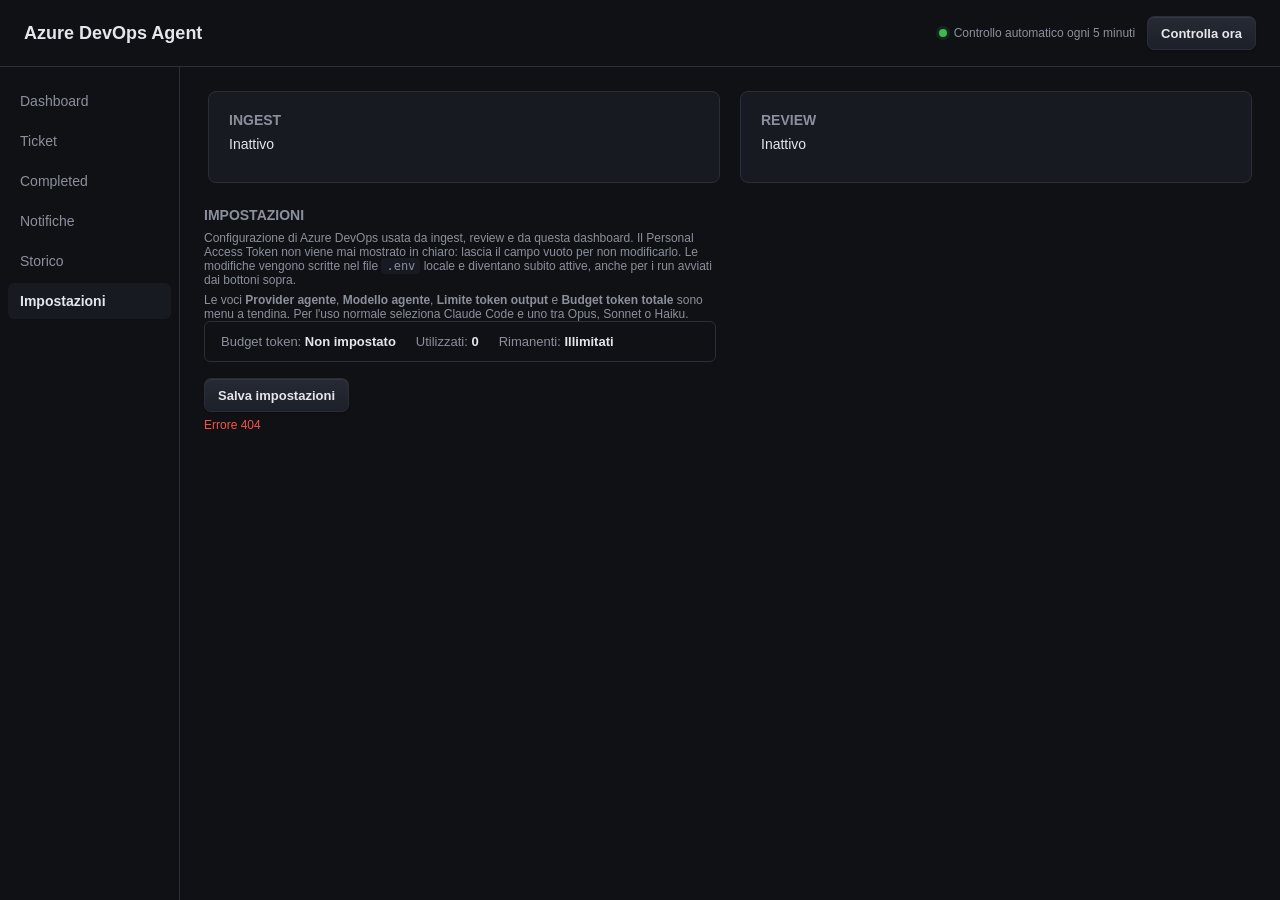
==== static/index.html @ 91939553 "core: implement project" ====
<!DOCTYPE html>
<html lang="it">
<head>
<meta charset="UTF-8" />
<title>Azure DevOps Agent — Dashboard</title>
<link rel="stylesheet" href="/static/style.css?v=20260821-copilot-provider" />
</head>
<body>
<div id="request-loader" class="request-loader" role="status" aria-live="polite" aria-busy="true" hidden>
  <span class="request-loader-spinner" aria-hidden="true"></span>
  <span id="request-loader-label">Caricamento...</span>
</div>
<dialog id="app-dialog" class="app-dialog" aria-labelledby="app-dialog-title" aria-describedby="app-dialog-message">
  <form method="dialog" class="app-dialog-content">
    <h2 id="app-dialog-title"></h2>
    <p id="app-dialog-message"></p>
    <div class="app-dialog-actions">
      <button id="app-dialog-cancel" type="button">Annulla</button>
      <button id="app-dialog-confirm" class="run-btn" value="confirm">Conferma</button>
    </div>
  </form>
</dialog>
<header>
  <h1>Azure DevOps Agent</h1>
  <div class="controls">
    <div id="automatic-ingest-status" class="automatic-ingest-status" aria-live="polite">
      <span class="automation-indicator" aria-hidden="true"></span>
      <span id="automatic-ingest-label">Controllo automatico ogni 5 minuti</span>
    </div>
    <button id="btn-ingest" class="run-btn">Controlla ora</button>
  </div>
</header>

<div id="app-body">
  <aside id="sidebar">
    <nav id="main-nav">
      <button class="nav-btn" data-view="dashboard">Dashboard</button>
      <button class="nav-btn" data-view="tickets">Ticket</button>
      <button class="nav-btn" data-view="completed">Completed</button>
      <button class="nav-btn" data-view="notifications">Notifiche <span id="notification-badge" hidden>0</span></button>
      <button class="nav-btn" data-view="history">Storico</button>
      <button class="nav-btn" data-view="settings">Impostazioni</button>
    </nav>
  </aside>

  <main id="main-content">
    <section id="status-panel">
      <div class="status-card" id="status-ingest">
        <h2>Ingest</h2>
        <p class="status-line">Inattivo</p>
        <div class="status-actions">
          <button class="stop-btn" data-script="ingest" hidden>Ferma</button>
          <button class="block-btn" hidden>Blocca ticket</button>
        </div>
      </div>
      <div class="status-card" id="status-review">
        <h2>Review</h2>
        <p class="status-line">Inattivo</p>
        <div class="status-actions">
          <button class="stop-btn" data-script="review" hidden>Ferma</button>
          <button class="block-btn" hidden>Blocca ticket</button>
        </div>
      </div>
    </section>

    <section id="view-tickets">
      <div class="ticket-section-header">
        <h2>Ticket</h2>
        <div class="ticket-tabs" role="tablist" aria-label="Filtri ticket">
          <button class="ticket-tab active" data-ticket-tab="active" role="tab" aria-selected="true">Attivi</button>
          <button class="ticket-tab" data-ticket-tab="attention" role="tab" aria-selected="false">
            Da fare <span id="ticket-warning-badge" class="ticket-tab-badge warning" hidden></span>
          </button>
          <button class="ticket-tab" data-ticket-tab="issues" role="tab" aria-selected="false">
            Problemi <span id="ticket-error-badge" class="ticket-tab-badge error" hidden></span>
          </button>
        </div>
      </div>
      <div id="tickets-list" class="ticket-card-list" aria-live="polite"></div>
    </section>

    <section id="view-completed">
      <h2>Completed</h2>
      <div id="completed-list" class="ticket-card-list" aria-live="polite"></div>
    </section>

    <section id="view-history">
      <div class="history-header">
        <h2>Storico</h2>
        <input id="filter-ticket" type="number" placeholder="Filtra per ticket #" />
      </div>
      <table id="history-table">
        <thead>
          <tr>
            <th>Ora</th>
            <th>Ticket</th>
            <th>Branch</th>
            <th>Azione</th>
            <th>Messaggio</th>
          </tr>
        </thead>
        <tbody id="history-body"></tbody>
      </table>
    </section>

    <section id="view-dashboard">
      <div class="dashboard-header">
        <div>
          <h2>Dashboard</h2>
          <p class="hint">Metriche calcolate sui PBI completati nel periodo selezionato.</p>
        </div>
        <div class="dashboard-filters">
          <label>
            Dal
            <input id="dashboard-from" type="date" />
          </label>
          <label>
            Al
            <input id="dashboard-to" type="date" />
          </label>
          <label>
            Completamento
            <select id="dashboard-completion-action">
              <option value="all">Tutti</option>
              <option value="pr_completed">PR completata</option>
              <option value="closed">Chiuso manualmente</option>
            </select>
          </label>
          <label>
            Tipo
            <select id="dashboard-work-item-type">
              <option value="all">Tutti</option>
              <option value="Product Backlog Item">PBI</option>
              <option value="Bug">Bug</option>
            </select>
          </label>
          <label>
            Cerca
            <input id="dashboard-search" type="search" placeholder="ID o titolo" />
          </label>
          <button id="dashboard-apply-btn" class="run-btn">Aggiorna</button>
        </div>
      </div>
      <p id="dashboard-hint" class="hint"></p>
      <section class="attention-panel">
        <h3>Richiede la tua attenzione</h3>
        <div id="attention-list" class="attention-list"></div>
      </section>
      <div class="dashboard-metrics">
        <article class="metric-card">
          <span>PBI completati</span>
          <strong id="dashboard-completed-count">0</strong>
        </article>
        <article class="metric-card">
          <span>Story point macinati</span>
          <strong id="dashboard-story-points">0</strong>
        </article>
        <article class="metric-card">
          <span>Token totali</span>
          <strong id="dashboard-tokens">0</strong>
        </article>
        <article class="metric-card">
          <span>Costo totale</span>
          <strong id="dashboard-cost">$0.0000</strong>
        </article>
      </div>
      <table id="dashboard-table">
        <thead>
          <tr>
            <th>PBI</th>
            <th>Titolo</th>
            <th>Story point</th>
            <th>Token</th>
            <th>Costo</th>
            <th>Completato il</th>
          </tr>
        </thead>
        <tbody id="dashboard-body"></tbody>
      </table>
    </section>

    <section id="view-notifications">
      <div class="history-header">
        <div>
          <h2>Notifiche</h2>
          <p class="hint">Eventi che richiedono attenzione o confermano un passaggio del flusso.</p>
        </div>
        <button id="notifications-refresh-btn">Aggiorna</button>
      </div>
      <div id="notifications-list" class="notifications-list"></div>
    </section>

    <section id="view-settings">
      <h2>Impostazioni</h2>
      <p class="hint">
        Configurazione di Azure DevOps usata da ingest, review e da questa dashboard.
        Il Personal Access Token non viene mai mostrato in chiaro: lascia il campo vuoto
        per non modificarlo. Le modifiche vengono scritte nel file <code>.env</code> locale
        e diventano subito attive, anche per i run avviati dai bottoni sopra.
      </p>
      <p class="hint">
        Le voci <strong>Provider agente</strong>, <strong>Modello agente</strong>,
        <strong>Limite token output</strong> e <strong>Budget token totale</strong>
        sono menu a tendina. Per l'uso normale seleziona Claude Code e uno tra
        Opus, Sonnet o Haiku.
      </p>
      <div id="settings-token-budget" class="usage-box" hidden>
        <span>Budget token: <strong id="settings-token-budget-limit">Non impostato</strong></span>
        <span>Utilizzati: <strong id="settings-token-budget-used">0</strong></span>
        <span>Rimanenti: <strong id="settings-token-budget-remaining">Illimitati</strong></span>
      </div>
      <p id="settings-token-budget-hint" class="hint"></p>
      <form id="settings-form"></form>
      <div class="detail-actions">
        <button id="settings-save-btn" class="run-btn" type="submit" form="settings-form">Salva impostazioni</button>
      </div>
      <p id="settings-hint" class="hint"></p>
    </section>

    <section id="ticket-detail-panel" hidden>
      <button id="btn-back-to-list" class="back-btn">← Torna alla lista</button>
      <button id="btn-close-ticket" class="back-btn">Chiudi ticket</button>
      <h2 id="detail-heading"></h2>
      <div class="detail-tabs" role="tablist" aria-label="Sezioni del ticket">
        <button class="detail-tab active" data-detail-tab="details" role="tab" aria-selected="true">Dettagli</button>
        <button class="detail-tab" data-detail-tab="workflow" role="tab" aria-selected="false">
          Lavorazione <span id="detail-workflow-warning" class="detail-tab-badge warning" hidden></span>
          <span id="detail-workflow-error" class="detail-tab-badge error" hidden></span>
        </button>
        <button class="detail-tab" data-detail-tab="chat" role="tab" aria-selected="false">Chat</button>
        <button class="detail-tab" data-detail-tab="timeline" role="tab" aria-selected="false">Timeline</button>
      </div>

      <div class="detail-columns">
        <div class="detail-left" id="detail-workitem">
          <h3>Cosa deve essere fatto</h3>
          <p id="detail-workitem-loading" class="hint">Caricamento...</p>
          <div id="detail-title"></div>
          <p id="detail-story-points" class="hint"></p>
          <div id="detail-description"></div>
          <div id="detail-acceptance"></div>
          <div id="detail-figma-links"></div>
        </div>

        <div class="detail-right">
          <p id="detail-status-line" class="status-line"></p>

          <div id="usage-box" class="usage-box">
            <span>Costo: <strong id="usage-cost">$0.00</strong></span>
            <span>Token totali: <strong id="usage-tokens">0</strong></span>
          </div>

          <div id="plan-box" class="stage-box" hidden>
            <h3>Piano implementativo</h3>
            <textarea id="plan-input" rows="10"></textarea>
            <div class="detail-actions">
              <button id="plan-save-btn">Salva modifiche</button>
              <button id="plan-approve-btn" class="run-btn">Approva e implementa</button>
            </div>
            <p id="plan-hint" class="hint"></p>
          </div>

          <div id="verify-box" class="stage-box" hidden>
            <h3>Riassunto tecnico</h3>
            <div id="verify-summary" class="detail"></div>
            <div class="detail-actions">
              <button id="quality-check-btn">Esegui verifiche</button>
              <button id="review-code-btn">Avvia review</button>
              <button id="create-pr-btn" class="run-btn" disabled>Crea PR</button>
              <button id="create-pr-autocomplete-btn" class="run-btn" disabled>Crea PR con autocomplete</button>
            </div>
            <div id="quality-report" class="detail"></div>
            <div id="review-report" class="detail"></div>
            <textarea id="fix-input" rows="4" placeholder="Descrivi cosa correggere..."></textarea>
            <button id="fix-send-btn">Richiedi correzione</button>
            <p id="fix-hint" class="hint"></p>
          </div>

          <div id="pr-review-box" class="stage-box" hidden>
            <h3>Review PR</h3>
            <p class="hint">I commenti della PR vengono caricati automaticamente. Avvia una code review quando vuoi aggiungere nuovi feedback.</p>
            <div class="detail-actions">
              <button id="check-pr-btn" class="run-btn">Start code review</button>
              <button id="read-comments-btn">Aggiorna commenti</button>
            </div>
            <p id="pr-review-hint" class="hint"></p>
            <div id="check-pr-result" class="detail"></div>
            <div id="pr-comments-list"></div>
            <div id="pr-comment-batch-box" hidden>
              <h4>Correzione selezionata</h4>
              <p class="hint">Seleziona i commenti, genera il piano e approva separatamente le modifiche e il commit.</p>
              <div class="detail-actions">
                <button id="pr-comments-plan-btn">Crea piano selezionati</button>
                <button id="pr-comments-apply-btn" hidden>Approva piano e applica modifiche</button>
                <button id="pr-comments-commit-btn" class="run-btn" hidden>Approva commit e push</button>
              </div>
              <div id="pr-comment-batch-plan" class="detail"></div>
              <p id="pr-comment-batch-hint" class="hint"></p>
            </div>
          </div>

          <div id="completed-box" class="stage-box" hidden>
            <h3>Ticket completato</h3>
            <p id="completed-reason" class="detail"></p>
            <button id="reopen-btn">Riapri</button>
            <p id="reopen-hint" class="hint"></p>
          </div>

          <div id="correction-box" class="stage-box" hidden>
            <h3>Correzione live</h3>
            <p class="hint">L'agente sta lavorando adesso: la correzione interrompe il turno in corso.</p>
            <textarea id="correction-input" rows="4" placeholder="Scrivi una correzione per l'agente..."></textarea>
            <button id="correction-send-btn">Invia correzione</button>
            <p id="correction-hint" class="hint"></p>
          </div>

          <div id="ticket-chat-box" class="stage-box">
            <h3>Chat sul ticket</h3>
            <p class="hint">Chiedi cosa fare dopo: l'agente prepara un piano, senza modificare o pubblicare codice.</p>
            <div id="ticket-chat-messages" class="timeline-list"></div>
            <textarea id="ticket-chat-input" rows="4" placeholder="Scrivi cosa deve ancora fare sul ticket..."></textarea>
            <div class="detail-actions">
              <button id="ticket-chat-send-btn" class="run-btn">Invia e prepara piano</button>
            </div>
            <p id="ticket-chat-hint" class="hint"></p>
            <div class="detail-actions">
              <button id="restart-ticket-btn" class="risk-btn">Riparti da zero</button>
            </div>
            <p class="hint">Cancella il branch locale del ticket e avvia una nuova pianificazione. Usalo se PR e branch sono stati eliminati.</p>
          </div>

          <h3 id="detail-timeline-heading">Timeline</h3>
          <div id="detail-history-list" class="timeline-list"></div>
        </div>
      </div>
    </section>
  </main>
</div>

<script src="/static/app.js?v=20260821-copilot-provider"></script>
</body>
</html>
---- static/style.css ----
:root {
  --bg: #0f1115;
  --panel: #171a21;
  --border: #2a2e37;
  --text: #e4e6eb;
  --muted: #8b909c;
  --accent: #4f8cff;
  --ok: #3fb950;
  --warn: #d29922;
  --err: #f85149;
  --space-1: 8px;
  --space-2: 12px;
  --space-3: 16px;
  --space-4: 20px;
  --space-5: 24px;
  --space-6: 28px;
}

#notification-badge {
  float: right;
  min-width: 18px;
  padding: 2px 5px;
  border-radius: 999px;
  background: var(--accent);
  color: white;
  font-size: 11px;
  text-align: center;
}

* { box-sizing: border-box; }

html, body { height: 100%; margin: 0; }

body {
  display: flex;
  flex-direction: column;
  background: var(--bg);
  color: var(--text);
  font-family: -apple-system, Segoe UI, Roboto, sans-serif;
  font-size: 14px;
}

.notifications-list {
  display: flex;
  flex-direction: column;
  gap: 8px;
}

.notification-item {
  display: flex;
  justify-content: space-between;
  gap: 16px;
  padding: 12px;
  border: 1px solid var(--border);
  border-radius: 8px;
  background: var(--panel);
}

.notification-item.unread {
  border-left: 3px solid var(--accent);
}

.notification-item p {
  margin: 4px 0 0;
  color: var(--muted);
  font-size: 12px;
}

.request-loader {
  position: fixed;
  z-index: 1000;
  top: 16px;
  right: 24px;
  display: flex;
  align-items: center;
  gap: 9px;
  max-width: calc(100vw - 32px);
  padding: 9px 13px;
  border: 1px solid var(--accent);
  border-radius: 999px;
  background: var(--panel);
  box-shadow: 0 8px 24px rgba(0, 0, 0, .35);
  color: var(--text);
  font-size: 13px;
}

.request-loader[hidden] {
  display: none;
}

.request-loader-spinner {
  width: 15px;
  height: 15px;
  flex: 0 0 15px;
  border: 2px solid rgba(79, 140, 255, .3);
  border-top-color: var(--accent);
  border-radius: 50%;
  animation: request-loader-spin .75s linear infinite;
}

.app-dialog {
  width: min(460px, calc(100vw - 32px));
  margin: auto;
  padding: 0;
  border: 1px solid var(--border);
  border-radius: 10px;
  background: var(--panel);
  color: var(--text);
  box-shadow: 0 20px 60px rgba(0, 0, 0, .55);
}

.app-dialog::backdrop {
  background: rgba(0, 0, 0, .65);
  backdrop-filter: blur(2px);
}

.app-dialog-content {
  padding: 24px;
}

.app-dialog h2 {
  margin: 0 0 12px;
  font-size: 17px;
}

.app-dialog p {
  margin: 0;
  color: var(--muted);
  line-height: 1.5;
  white-space: pre-wrap;
}

.app-dialog-actions {
  display: flex;
  justify-content: flex-end;
  gap: 8px;
  margin-top: 24px;
}

.app-dialog-actions button {
  min-width: 92px;
}

.app-dialog .dialog-error-action {
  background: var(--err);
}

@keyframes request-loader-spin {
  to { transform: rotate(360deg); }
}

header {
  display: flex;
  justify-content: space-between;
  align-items: center;
  padding: 16px 24px;
  border-bottom: 1px solid var(--border);
  flex-shrink: 0;
}

header h1 { font-size: 18px; margin: 0; }

.controls { display: flex; align-items: center; flex-wrap: wrap; gap: 12px; }

.automatic-ingest-status {
  display: flex;
  align-items: center;
  gap: 7px;
  max-width: 340px;
  color: var(--muted);
  font-size: 12px;
}

.automation-indicator {
  width: 8px;
  height: 8px;
  flex: 0 0 8px;
  border-radius: 50%;
  background: var(--ok);
  box-shadow: 0 0 0 3px rgba(63, 185, 80, .13);
}

.automatic-ingest-status.error .automation-indicator {
  background: var(--err);
  box-shadow: 0 0 0 3px rgba(248, 81, 73, .13);
}

button {
  font-family: inherit;
}

button:not(.nav-btn) {
  display: inline-flex;
  align-items: center;
  justify-content: center;
  gap: 6px;
  min-height: 34px;
  border: 1px solid var(--border);
  border-radius: 7px;
  background: linear-gradient(180deg, #252a34, #1c2028);
  box-shadow: 0 1px 0 rgba(255, 255, 255, .06) inset, 0 1px 2px rgba(0, 0, 0, .22);
  color: var(--text);
  cursor: pointer;
  font-size: 13px;
  font-weight: 600;
  line-height: 1;
  padding: 8px 13px;
  transition: background .16s ease, border-color .16s ease, box-shadow .16s ease, transform .16s ease;
}

button:not(.nav-btn):hover:not(:disabled) {
  border-color: #526177;
  background: linear-gradient(180deg, #303744, #242a34);
  box-shadow: 0 1px 0 rgba(255, 255, 255, .08) inset, 0 4px 12px rgba(0, 0, 0, .2);
  transform: translateY(-1px);
}

button:not(.nav-btn):active:not(:disabled) {
  box-shadow: 0 1px 1px rgba(0, 0, 0, .25) inset;
  transform: translateY(0);
}

button:not(.nav-btn):focus-visible {
  outline: 3px solid rgba(79, 140, 255, .42);
  outline-offset: 2px;
}

button:not(.nav-btn):disabled {
  cursor: not-allowed;
  opacity: .5;
}

.run-btn {
  border-color: #5d9cff;
  background: linear-gradient(180deg, #5b98ff, #3d77d8);
  box-shadow: 0 1px 0 rgba(255, 255, 255, .2) inset, 0 3px 10px rgba(30, 100, 210, .26);
  color: white;
  font-size: 13px;
  padding: 9px 15px;
}

.run-btn:hover:not(:disabled) {
  border-color: #8ab7ff;
  background: linear-gradient(180deg, #6aa3ff, #467fdc);
}

.run-btn:disabled {
  background: var(--border);
  color: var(--muted);
  box-shadow: none;
}

.risk-btn {
  border-color: rgba(210, 153, 34, .75) !important;
  background: linear-gradient(180deg, #4b3a1d, #342a1a) !important;
  color: #f5c76b !important;
}

.risk-btn:hover:not(:disabled) {
  border-color: var(--warn) !important;
  background: linear-gradient(180deg, #604821, #403017) !important;
}

#app-body {
  display: flex;
  flex: 1;
  min-height: 0;
}

#sidebar {
  width: 180px;
  flex-shrink: 0;
  border-right: 1px solid var(--border);
  padding: 16px 8px;
}

#main-nav {
  display: flex;
  flex-direction: column;
  gap: 4px;
}

.nav-btn {
  background: transparent;
  border: none;
  color: var(--muted);
  text-align: left;
  padding: 10px 12px;
  border-radius: 6px;
  font-size: 14px;
  cursor: pointer;
}

.nav-btn:hover { background: rgba(255, 255, 255, 0.04); color: var(--text); }

.nav-btn.active {
  background: var(--panel);
  color: var(--text);
  font-weight: 600;
}

#main-content {
  flex: 1;
  min-width: 0;
  overflow-y: auto;
  padding-bottom: 24px;
}

#status-panel {
  display: flex;
  gap: var(--space-4);
  padding: var(--space-5) var(--space-6);
}

.status-card {
  flex: 1;
  background: var(--panel);
  border: 1px solid var(--border);
  border-radius: 8px;
  padding: var(--space-4);
}

.status-card h2 { font-size: 14px; margin: 0 0 8px; color: var(--muted); text-transform: uppercase; }

.status-line { margin: 0; }

.status-card.active { border-color: var(--accent); }

.status-actions { margin-top: 10px; display: flex; gap: 8px; }

.stop-btn, .block-btn, .back-btn, #plan-save-btn, #fix-send-btn, #correction-send-btn,
#review-code-btn, #reopen-btn, #check-pr-btn, #read-comments-btn, .pr-comment-item button {
  border: 1px solid var(--border);
  background: transparent;
  color: var(--text);
  border-radius: 6px;
  padding: 6px 12px;
  font-size: 13px;
  cursor: pointer;
}

.stop-btn { border-color: var(--err); color: var(--err); }
.block-btn { border-color: var(--warn); color: var(--warn); }

.stop-btn[hidden], .block-btn[hidden] { display: none; }

.back-btn { margin-bottom: 12px; margin-right: 8px; }
#btn-close-ticket { border-color: var(--err); color: var(--err); }

#view-tickets, #view-completed, #view-history, #view-dashboard, #view-notifications { padding: 0 var(--space-6) var(--space-6); }
#view-tickets[hidden], #view-completed[hidden], #view-history[hidden], #view-dashboard[hidden], #view-notifications[hidden] { display: none; }

#view-tickets h2, #view-completed h2 { font-size: 14px; color: var(--muted); text-transform: uppercase; margin: 0 0 8px; }

.ticket-section-header {
  display: flex;
  align-items: center;
  justify-content: space-between;
  gap: var(--space-4);
  margin-bottom: var(--space-4);
}

.ticket-section-header h2 {
  margin-bottom: 0 !important;
}

.ticket-tabs {
  display: flex;
  gap: 4px;
  padding: 3px;
  border: 1px solid var(--border);
  border-radius: 8px;
  background: var(--panel);
}

.ticket-tab {
  display: inline-flex;
  align-items: center;
  gap: 7px;
  border: 0;
  border-radius: 5px;
  background: transparent;
  color: var(--muted);
  font: inherit;
  font-size: 13px;
  padding: 7px 10px;
  cursor: pointer;
}

.ticket-tab:hover {
  color: var(--text);
}

.ticket-tab.active {
  background: #2a3140;
  color: var(--text);
  font-weight: 600;
}

.ticket-tab-badge {
  width: 8px;
  height: 8px;
  border-radius: 50%;
}

.ticket-tab-badge.warning { background: var(--warn); }
.ticket-tab-badge.error { background: var(--err); }

.ticket-card-list {
  display: grid;
  grid-template-columns: repeat(4, minmax(260px, 1fr));
  align-items: start;
  gap: 16px;
  overflow-x: auto;
  padding-bottom: 8px;
}

.ticket-lane {
  min-width: 260px;
  border: 1px solid var(--border);
  border-radius: 12px;
  background: #131720;
}

.ticket-lane-header {
  display: grid;
  grid-template-columns: 1fr auto;
  gap: 5px 10px;
  padding: 14px;
  border-bottom: 1px solid var(--border);
}

.ticket-lane-header h3 {
  margin: 0;
  color: var(--text);
  font-size: 14px;
}

.ticket-lane-header p {
  grid-column: 1 / -1;
  margin: 0;
  color: var(--muted);
  font-size: 11px;
  line-height: 1.35;
}

.ticket-lane-count {
  display: grid;
  width: 22px;
  height: 22px;
  place-items: center;
  border-radius: 999px;
  background: #2c3442;
  color: var(--text);
  font-size: 12px;
  font-weight: 700;
}

.ticket-lane-cards {
  display: grid;
  gap: 10px;
  padding: 10px;
}

.ticket-lane-empty {
  margin: 0;
  padding: 18px 12px;
  border: 1px dashed #3b4453;
  border-radius: 7px;
  color: var(--muted);
  font-size: 12px;
  line-height: 1.4;
  text-align: center;
}

.ticket-card {
  display: flex;
  flex-direction: column;
  gap: 14px;
  min-width: 0;
  min-height: 164px;
  padding: var(--space-3);
  border: 1px solid var(--border);
  border-radius: 8px;
  background: var(--panel);
  cursor: pointer;
  transition: border-color .16s ease, background .16s ease, transform .16s ease;
}

.ticket-card:hover {
  border-color: #526177;
  background: #1c2028;
  transform: translateY(-1px);
}

.ticket-card:focus-visible {
  outline: 3px solid rgba(79, 140, 255, .42);
  outline-offset: 2px;
}

.ticket-card-header, .ticket-card-footer {
  display: flex;
  align-items: center;
  justify-content: space-between;
  gap: 8px;
}

.ticket-card-id, .ticket-card-meta {
  color: var(--muted);
  font-size: 13px;
}

.ticket-card-title {
  overflow: hidden;
  font-size: 18px;
  font-weight: 600;
  line-height: 1.45;
  text-overflow: ellipsis;
}

.ticket-card-footer {
  margin-top: auto;
}

.ticket-card-updated {
  overflow: hidden;
  color: var(--muted);
  font-size: 12px;
  text-align: right;
  text-overflow: ellipsis;
  white-space: nowrap;
}

.status-badge {
  display: inline-block;
  font-size: 12px;
  padding: 4px 9px;
  border-radius: 999px;
  border: 1px solid transparent;
  font-weight: 600;
}

.status-badge.status-neutral { background: #303744; color: #d9dee7; }
.status-badge.status-running { border-color: rgba(79, 140, 255, .45); background: rgba(79, 140, 255, .18); color: #9fc0ff; }
.status-badge.status-waiting { border-color: rgba(210, 153, 34, .5); background: rgba(210, 153, 34, .17); color: #f1c66e; }
.status-badge.status-done { border-color: rgba(63, 185, 80, .48); background: rgba(63, 185, 80, .17); color: #8ee59d; }
.status-badge.status-error { border-color: rgba(248, 81, 73, .5); background: rgba(248, 81, 73, .17); color: #ffaaa5; }

#ticket-detail-panel { padding: 0 var(--space-6) var(--space-6); }

#ticket-detail-panel[hidden] { display: none; }

#detail-heading { margin: 0 0 var(--space-3); }

.detail-tabs {
  display: flex;
  gap: 4px;
  margin-bottom: var(--space-4);
  padding: 5px;
  overflow-x: auto;
  border: 1px solid var(--border);
  border-radius: 8px;
  background: var(--panel);
}

.detail-tab {
  display: inline-flex;
  align-items: center;
  gap: 7px;
  flex: 0 0 auto;
  border: 0;
  border-radius: 5px;
  background: transparent;
  color: var(--muted);
  font: inherit;
  font-size: 13px;
  padding: 8px 12px;
  cursor: pointer;
}

.detail-tab:hover { color: var(--text); }
.detail-tab.active { background: #2a3140; color: var(--text); font-weight: 600; }

.detail-tab-badge {
  width: 8px;
  height: 8px;
  border-radius: 50%;
}

.detail-tab-badge.warning { background: var(--warn); }
.detail-tab-badge.error { background: var(--err); }
.detail-tab-hidden { display: none !important; }

.detail-columns {
  display: flex;
  gap: var(--space-4);
  align-items: flex-start;
}

.detail-left, .detail-right {
  flex: 1;
  min-width: 0;
  background: var(--panel);
  border: 1px solid var(--border);
  border-radius: 8px;
  padding: var(--space-5);
}

.detail-left h3, .detail-right h3 {
  font-size: 13px;
  color: var(--muted);
  text-transform: uppercase;
  margin: var(--space-5) 0 var(--space-2);
}
.detail-left h3:first-child, .detail-right h3:first-child { margin-top: 0; }

#detail-title { font-weight: 600; margin-bottom: 4px; }
#detail-story-points { margin: 0 0 var(--space-3); }
#detail-description, #detail-acceptance { white-space: pre-wrap; font-size: 13px; margin-bottom: var(--space-3); }

.usage-box {
  display: flex;
  gap: 20px;
  background: var(--bg);
  border: 1px solid var(--border);
  border-radius: 6px;
  padding: var(--space-2) var(--space-3);
  margin-bottom: var(--space-3);
  font-size: 13px;
  color: var(--muted);
}
.usage-box strong { color: var(--text); }

.stage-box[hidden] { display: none; }

.pr-comment-item {
  background: var(--bg);
  border: 1px solid var(--border);
  border-radius: 6px;
  padding: 10px 12px;
  margin-top: 10px;
}
.pr-comment-head { display: flex; align-items: center; flex-wrap: wrap; gap: 7px; font-size: 12px; color: var(--muted); margin-bottom: 10px; }
.pr-comment-body { margin-bottom: 12px; color: #d9dee7; font-size: 13px; line-height: 1.55; }
.pr-comment-body p { margin: 0 0 10px; }
.pr-comment-body p:last-child { margin-bottom: 0; }
.pr-comment-advice {
  display: flex;
  gap: 0;
  white-space: normal !important;
}
.pr-comment-advice-source,
.pr-comment-advice-severity {
  display: inline-flex;
  align-items: center;
  min-height: 27px;
  padding: 4px 10px;
  border: 1px solid #3a4658;
  font-size: 12px;
  font-weight: 700;
  line-height: 1;
  text-transform: uppercase;
}
.pr-comment-advice-source {
  border-radius: 5px 0 0 5px;
  background: #202a38;
  color: #b8c8dc;
}
.pr-comment-advice-severity {
  border-left: 0;
  border-radius: 0 5px 5px 0;
  background: #2a303b;
  color: #c7d0dc;
}
.pr-comment-advice-severity.severity-blocker {
  border-color: rgba(248, 81, 73, .7);
  background: rgba(248, 81, 73, .2);
  color: #ffb4af;
}
.pr-comment-advice-severity.severity-major {
  border-color: rgba(210, 153, 34, .75);
  background: rgba(210, 153, 34, .2);
  color: #f5cf7c;
}
.pr-comment-advice-severity.severity-minor,
.pr-comment-advice-severity.severity-nitpick {
  border-color: rgba(79, 140, 255, .65);
  background: rgba(79, 140, 255, .16);
  color: #a9c7ff;
}
.pr-comment-inline-code {
  display: inline;
  margin: 0 2px;
  padding: 1px 4px;
  border: 1px solid rgba(101, 137, 183, .4);
  border-radius: 3px;
  background: rgba(79, 140, 255, .1);
  color: #c9dcfa;
  font: 12px/1.45 Consolas, "Courier New", monospace;
  white-space: nowrap;
}
.pr-comment-body pre {
  max-height: 260px;
  margin: 10px 0;
  overflow: auto;
  border: 1px solid #303a49;
  border-radius: 6px;
  background: #0d1118;
  color: #d7e1ef;
  font: 12px/1.5 Consolas, "Courier New", monospace;
}
.pr-comment-body pre code { display: block; padding: 10px 12px; }
.pr-comment-file-reference {
  display: flex;
  align-items: center;
  gap: 12px;
  margin: 0 0 14px;
  padding: 11px 12px;
  border: 1px solid #34465e;
  border-radius: 7px;
  background: #172231;
}
.pr-comment-file-icon {
  display: grid;
  width: 32px;
  height: 32px;
  flex: 0 0 32px;
  place-items: center;
  border-radius: 50%;
  background: #2b3d56;
  color: #c7dcfb;
  font-size: 9px;
  font-weight: 700;
  letter-spacing: .04em;
}
.pr-comment-file-details {
  display: grid;
  min-width: 0;
  gap: 3px;
}
.pr-comment-file-details strong {
  color: #f0f5ff;
  font-size: 14px;
  line-height: 1.2;
}
.pr-comment-file-details code {
  padding: 0;
  color: #abc8f2;
  font: 12px/1.4 Consolas, "Courier New", monospace;
  overflow-wrap: anywhere;
}
.pr-comment-file-line {
  margin-left: auto;
  padding: 4px 7px;
  border-radius: 4px;
  background: #28394e;
  color: #d0e2fb !important;
  font-size: 12px !important;
  font-weight: 600 !important;
  letter-spacing: normal !important;
  text-transform: none !important;
  white-space: nowrap;
}
.pr-comment-item.dismissed {
  border-color: #3c4655;
  background: #131820;
  opacity: .72;
}
.pr-comment-item.resolved {
  border-color: rgba(63, 185, 80, .35);
  background: rgba(63, 185, 80, .05);
  opacity: .8;
}
.pr-comment-ignored {
  display: inline-block;
  margin-left: 8px;
  padding: 2px 7px;
  border: 1px solid #526071;
  border-radius: 999px;
  color: #aeb8c5;
  font-size: 11px;
  font-weight: 600;
}
.pr-comment-resolved {
  display: inline-block;
  margin-left: 8px;
  padding: 2px 7px;
  border: 1px solid rgba(63, 185, 80, .5);
  border-radius: 999px;
  color: #8ee59d;
  font-size: 11px;
  font-weight: 600;
}
.pr-comment-select {
  display: inline-flex;
  align-items: center;
  gap: 8px;
  min-height: 32px;
  padding: 5px 9px;
  border: 1px solid #3c4655;
  border-radius: 7px;
  background: #202733;
  color: var(--text);
  cursor: pointer;
  font-size: 12px;
  font-weight: 600;
}
.pr-comment-select:hover { border-color: #61718a; }
.pr-comment-select input {
  appearance: none;
  display: grid;
  width: 17px;
  height: 17px;
  margin: 0;
  place-content: center;
  border: 2px solid #8792a2;
  border-radius: 4px;
  background: var(--panel);
  cursor: pointer;
}
.pr-comment-select input::before {
  width: 8px;
  height: 5px;
  border-bottom: 2px solid #09101a;
  border-left: 2px solid #09101a;
  content: "";
  opacity: 0;
  transform: rotate(-45deg) translateY(-1px);
}
.pr-comment-select input:checked {
  border-color: var(--accent);
  background: var(--accent);
}
.pr-comment-select input:checked::before { opacity: 1; }
.pr-comment-select input:focus-visible {
  outline: 2px solid #9fc0ff;
  outline-offset: 2px;
}
.pr-comment-select:has(input:checked) {
  border-color: var(--accent);
  background: rgba(79, 140, 255, .18);
}
.pr-comment-select:has(input:disabled) {
  cursor: default;
  opacity: .55;
}
.pr-comment-plan-note {
  display: grid;
  gap: 6px;
  margin-top: 10px;
  color: var(--muted);
  font-size: 12px;
  font-weight: 600;
}
.pr-comment-plan-note textarea {
  min-height: 58px;
  background: #10151d;
}
.pr-comment-plan-note[hidden] { display: none; }
.pr-comment-reply {
  display: grid;
  gap: 8px;
  margin-top: 12px;
  padding-top: 12px;
  border-top: 1px solid #303a49;
}
.pr-comment-reply label {
  display: grid;
  gap: 6px;
  color: var(--muted);
  font-size: 12px;
  font-weight: 600;
}
.pr-comment-reply textarea {
  min-height: 76px;
  background: #10151d;
}
.pr-comment-reply button { justify-self: start; }

textarea {
  width: 100%;
  resize: vertical;
  background: var(--bg);
  border: 1px solid var(--border);
  color: var(--text);
  border-radius: 6px;
  padding: var(--space-2);
  font-family: inherit;
  font-size: 13px;
}
textarea:disabled { opacity: .5; cursor: not-allowed; }

.detail-actions { display: flex; flex-wrap: wrap; gap: var(--space-2); margin-top: var(--space-2); }

.hint { font-size: 12px; color: var(--muted); margin: 6px 0 0; }
.hint.error { color: var(--err); }

.detail {
  color: var(--muted);
  font-size: 12px;
  white-space: pre-wrap;
  margin-top: 4px;
}

.timeline-list {
  max-height: 45vh;
  overflow-y: auto;
  display: flex;
  flex-direction: column;
  gap: 8px;
  margin-top: var(--space-2);
}

.ticket-timeline-item { font-size: 12px; }
.ticket-timeline-item .ts { color: var(--muted); }
.ticket-timeline-item .action { font-weight: 600; }
.ticket-timeline-item .detail { color: var(--muted); white-space: pre-wrap; margin-top: 2px; }

.history-header {
  display: flex;
  justify-content: space-between;
  align-items: center;
  margin-bottom: 8px;
}

.dashboard-header {
  display: flex;
  justify-content: space-between;
  align-items: flex-end;
  gap: 16px;
  margin-bottom: 16px;
}

.dashboard-header h2 {
  font-size: 14px;
  color: var(--muted);
  text-transform: uppercase;
  margin: 0;
}

.dashboard-filters {
  display: flex;
  align-items: flex-end;
  flex-wrap: wrap;
  gap: 8px;
}

.dashboard-filters label {
  display: flex;
  flex-direction: column;
  gap: 4px;
  color: var(--muted);
  font-size: 12px;
}

.dashboard-filters input, .dashboard-filters select {
  min-height: 34px;
  border: 1px solid var(--border);
  border-radius: 7px;
  background: var(--panel);
  color: var(--text);
  font: inherit;
  padding: 6px 8px;
}

.dashboard-metrics {
  display: grid;
  grid-template-columns: repeat(4, minmax(0, 1fr));
  gap: 12px;
  margin-bottom: 16px;
}

.attention-panel {
  margin-bottom: 16px;
  padding: 14px;
  border: 1px solid rgba(210, 153, 34, .42);
  border-radius: 8px;
  background: rgba(210, 153, 34, .06);
}

.attention-panel h3 {
  margin: 0 0 10px;
  color: #f5c76b;
  font-size: 13px;
  text-transform: uppercase;
}

.attention-list {
  display: flex;
  flex-wrap: wrap;
  gap: 8px;
}

.attention-item {
  border-color: rgba(210, 153, 34, .58) !important;
  color: var(--text);
}

.metric-card {
  display: flex;
  flex-direction: column;
  gap: 6px;
  min-height: 96px;
  justify-content: center;
  padding: 16px;
  border: 1px solid var(--border);
  border-radius: 8px;
  background: linear-gradient(145deg, var(--panel), #141820);
}

.metric-card span {
  color: var(--muted);
  font-size: 12px;
  text-transform: uppercase;
}

.metric-card strong {
  color: var(--text);
  font-size: 26px;
}

#dashboard-table tbody tr {
  cursor: pointer;
}

#dashboard-table tbody tr:hover {
  background: rgba(255, 255, 255, .04);
}

.history-header input {
  background: var(--panel);
  border: 1px solid var(--border);
  color: var(--text);
  border-radius: 6px;
  padding: 6px 10px;
  width: 130px;
}

table { width: 100%; border-collapse: collapse; }

th, td {
  text-align: left;
  padding: 8px 10px;
  border-bottom: 1px solid var(--border);
  vertical-align: top;
}

th { color: var(--muted); font-weight: 500; font-size: 12px; text-transform: uppercase; }

tr.level-error td { color: var(--err); }
tr.level-warning td { color: var(--warn); }

.ticket-link { color: var(--accent); text-decoration: none; }
.ticket-link:hover { text-decoration: underline; }

#view-settings { padding: 0 24px 24px; max-width: 560px; }
#view-settings h2 { font-size: 14px; color: var(--muted); text-transform: uppercase; margin: 0 0 8px; }
#view-settings[hidden] { display: none; }
#view-settings code {
  background: var(--panel);
  border-radius: 4px;
  padding: 1px 5px;
  font-size: 12px;
}

.settings-row { display: flex; flex-direction: column; gap: 4px; margin-bottom: 14px; }
.settings-row label { font-size: 12px; color: var(--muted); }
.settings-row input, .settings-row select {
  background: var(--panel);
  border: 1px solid var(--border);
  color: var(--text);
  border-radius: 6px;
  padding: 8px 10px;
  font-size: 13px;
  font-family: inherit;
}
.settings-row input::placeholder { color: var(--muted); }

.external-agent-help {
  margin: -4px 0 16px;
  padding: 12px 14px;
  border: 1px solid rgba(79, 140, 255, .45);
  border-radius: 7px;
  background: rgba(79, 140, 255, .08);
  color: #c8d4e5;
  font-size: 12px;
  line-height: 1.5;
}
.external-agent-help[hidden] { display: none; }
.external-agent-help p { margin: 0 0 6px; }
.external-agent-help p:last-child { margin-bottom: 0; }
.external-agent-help strong { color: #b8d2ff; }
.external-agent-help code {
  padding: 1px 4px;
  border-radius: 3px;
  background: #162334;
  color: #d7e6ff;
  font: 12px Consolas, "Courier New", monospace;
}

@media (max-width: 720px) {
  #app-body {
    flex-direction: column;
  }

  #sidebar {
    width: 100%;
    border-right: none;
    border-bottom: 1px solid var(--border);
    padding: 8px;
  }

  #main-nav {
    flex-direction: row;
    overflow-x: auto;
  }

  .nav-btn {
    flex: 0 0 auto;
  }

  .dashboard-header {
    align-items: flex-start;
    flex-direction: column;
  }

  .dashboard-metrics {
    grid-template-columns: 1fr;
  }

  .ticket-card-list {
    grid-template-columns: 1fr;
    overflow-x: visible;
  }

  .ticket-lane {
    min-width: 0;
  }

  .ticket-card-footer {
    align-items: flex-start;
    flex-direction: column;
  }

  .ticket-card-updated {
    text-align: left;
  }

  .ticket-section-header {
    align-items: flex-start;
    flex-direction: column;
  }
}
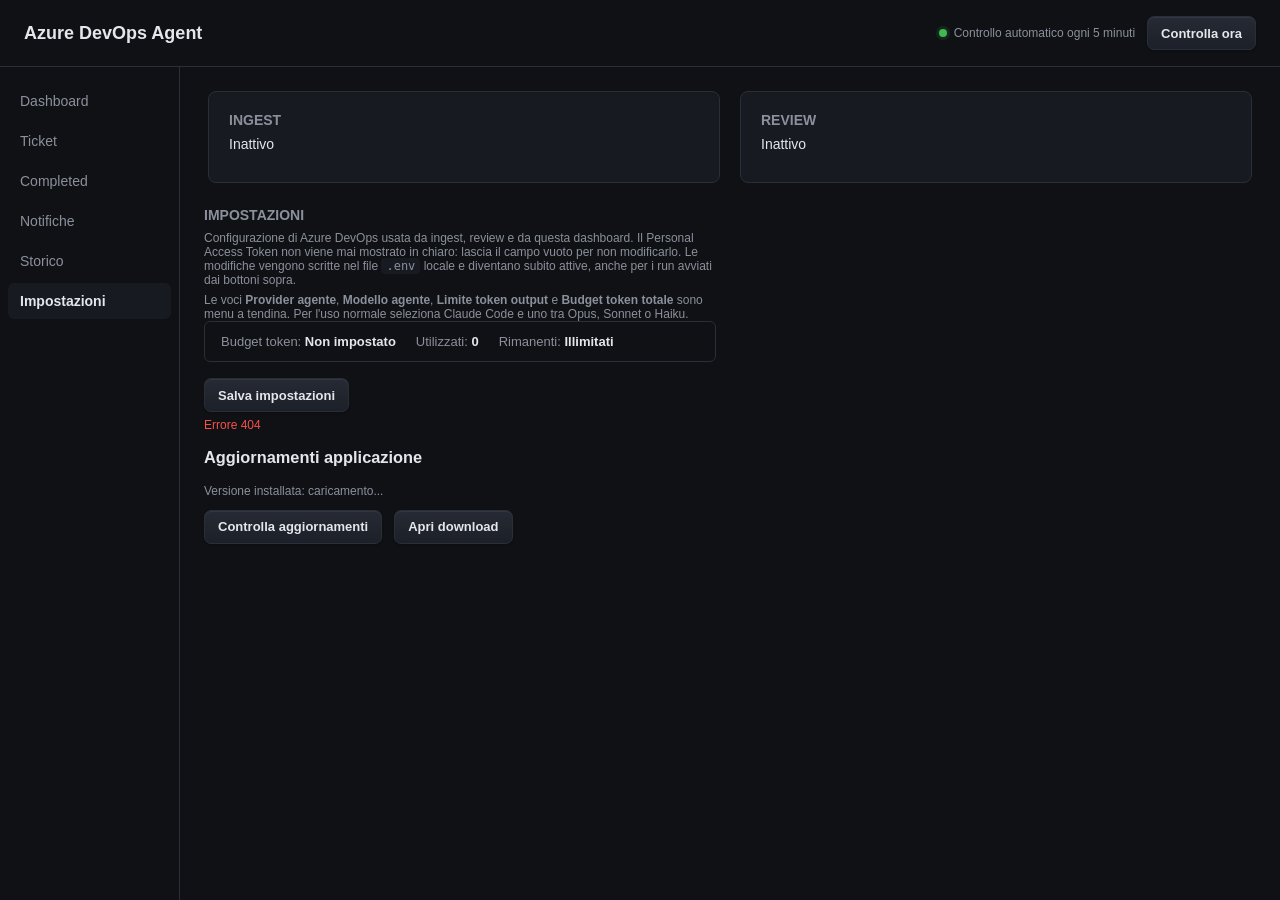
==== commit c33cc746: "core: prepare for first release" ====
--- a/static/index.html
+++ b/static/index.html
@@ -20,6 +20,18 @@
     </div>
   </form>
 </dialog>
+<dialog id="onboarding-dialog" class="app-dialog" aria-labelledby="onboarding-title" aria-describedby="onboarding-message">
+  <form id="onboarding-form" class="app-dialog-content">
+    <h2 id="onboarding-title">Configura la dashboard</h2>
+    <p id="onboarding-message"></p>
+    <label id="onboarding-label" for="onboarding-input"></label>
+    <input id="onboarding-input" autocomplete="off" />
+    <p id="onboarding-hint" class="hint"></p>
+    <div class="app-dialog-actions">
+      <button id="onboarding-submit" class="run-btn" type="submit">Continua</button>
+    </div>
+  </form>
+</dialog>
 <header>
   <h1>Azure DevOps Agent</h1>
   <div class="controls">
@@ -215,6 +227,14 @@
         <button id="settings-save-btn" class="run-btn" type="submit" form="settings-form">Salva impostazioni</button>
       </div>
       <p id="settings-hint" class="hint"></p>
+      <section class="stage-box app-update-box">
+        <h3>Aggiornamenti applicazione</h3>
+        <p id="app-version-hint" class="hint">Versione installata: caricamento...</p>
+        <div class="detail-actions">
+          <button id="check-app-update-btn" type="button">Controlla aggiornamenti</button>
+          <button id="open-app-release-btn" class="run-btn" type="button" hidden>Apri download</button>
+        </div>
+      </section>
     </section>
 
     <section id="ticket-detail-panel" hidden>
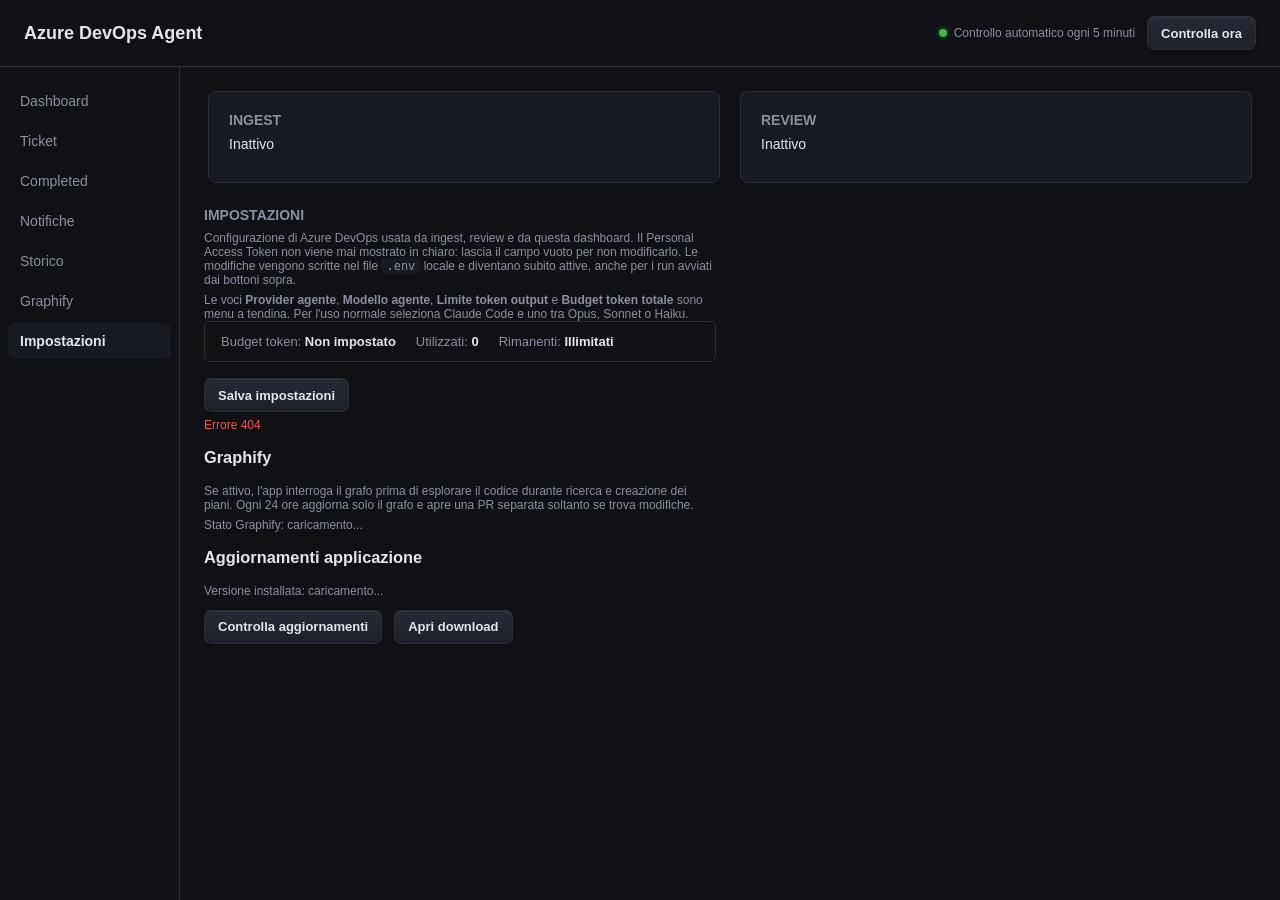
==== commit d2624056: "feat: added graphofy" ====
--- a/static/index.html
+++ b/static/index.html
@@ -51,6 +51,7 @@
       <button class="nav-btn" data-view="completed">Completed</button>
       <button class="nav-btn" data-view="notifications">Notifiche <span id="notification-badge" hidden>0</span></button>
       <button class="nav-btn" data-view="history">Storico</button>
+      <button class="nav-btn" data-view="graphify">Graphify</button>
       <button class="nav-btn" data-view="settings">Impostazioni</button>
     </nav>
   </aside>
@@ -202,6 +203,43 @@
       <div id="notifications-list" class="notifications-list"></div>
     </section>
 
+    <section id="view-graphify">
+      <div class="history-header">
+        <div>
+          <h2>Graphify</h2>
+          <p class="hint">Verifica il grafo e prova una ricerca senza usare token dell'agente AI.</p>
+        </div>
+        <button id="graphify-refresh-btn">Verifica connessione</button>
+      </div>
+      <div class="stage-box">
+        <h3>Stato connessione</h3>
+        <p id="graphify-view-status" class="hint">Caricamento...</p>
+        <dl class="graphify-details">
+          <dt>Comando</dt>
+          <dd id="graphify-command">—</dd>
+          <dt>Grafo</dt>
+          <dd id="graphify-graph-path">—</dd>
+          <dt>Aggiornamento</dt>
+          <dd id="graphify-schedule">—</dd>
+        </dl>
+        <details id="graphify-dev-diagnostics" class="graphify-dev-diagnostics" hidden>
+          <summary>Dettagli tecnici dell'ultimo errore (solo sviluppo)</summary>
+          <p id="graphify-dev-reason" class="hint"></p>
+          <pre id="graphify-dev-log" class="graphify-result"></pre>
+        </details>
+      </div>
+      <div class="stage-box">
+        <h3>Interroga il grafo</h3>
+        <p class="hint">Esempio: “Dove viene gestita la creazione delle pull request?”</p>
+        <textarea id="graphify-query-input" rows="4" placeholder="Scrivi una domanda sul repository..."></textarea>
+        <div class="detail-actions">
+          <button id="graphify-query-btn" class="run-btn">Cerca nel grafo</button>
+        </div>
+        <p id="graphify-query-hint" class="hint"></p>
+        <pre id="graphify-query-result" class="graphify-result" hidden></pre>
+      </div>
+    </section>
+
     <section id="view-settings">
       <h2>Impostazioni</h2>
       <p class="hint">
@@ -228,6 +266,11 @@
       </div>
       <p id="settings-hint" class="hint"></p>
       <section class="stage-box app-update-box">
+        <h3>Graphify</h3>
+        <p class="hint">Se attivo, l'app interroga il grafo prima di esplorare il codice durante ricerca e creazione dei piani. Ogni 24 ore aggiorna solo il grafo e apre una PR separata soltanto se trova modifiche.</p>
+        <p id="graphify-status-hint" class="hint">Stato Graphify: caricamento...</p>
+      </section>
+      <section class="stage-box app-update-box">
         <h3>Aggiornamenti applicazione</h3>
         <p id="app-version-hint" class="hint">Versione installata: caricamento...</p>
         <div class="detail-actions">
--- a/static/style.css
+++ b/static/style.css
@@ -1098,6 +1098,41 @@
   font: 12px Consolas, "Courier New", monospace;
 }
 
+#view-graphify {
+  padding: 0 24px 24px;
+  max-width: 980px;
+}
+
+.graphify-details {
+  display: grid;
+  grid-template-columns: 120px minmax(0, 1fr);
+  gap: 8px 14px;
+  margin: 0;
+  font-size: 13px;
+}
+
+.graphify-details dt {
+  color: var(--muted);
+}
+
+.graphify-details dd {
+  margin: 0;
+  overflow-wrap: anywhere;
+}
+
+.graphify-result {
+  max-height: 420px;
+  overflow: auto;
+  white-space: pre-wrap;
+  margin: 14px 0 0;
+  padding: 14px;
+  border: 1px solid var(--border);
+  border-radius: 7px;
+  background: var(--panel);
+  color: var(--text);
+  font: 12px/1.5 Consolas, "Courier New", monospace;
+}
+
 @media (max-width: 720px) {
   #app-body {
     flex-direction: column;
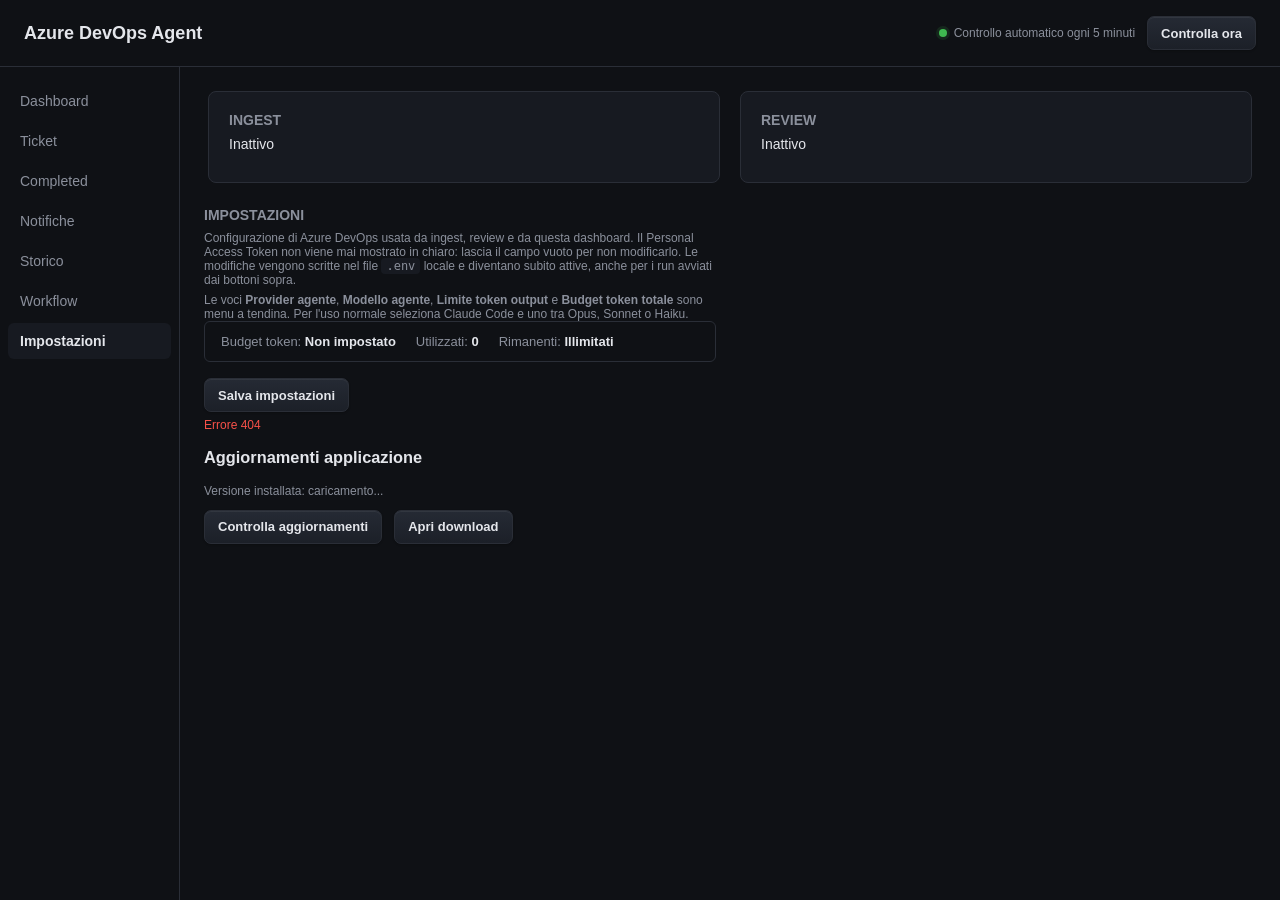
==== commit 6db492c7: "feat: add workflow section" ====
--- a/static/index.html
+++ b/static/index.html
@@ -3,13 +3,14 @@
 <head>
 <meta charset="UTF-8" />
 <title>Azure DevOps Agent — Dashboard</title>
-<link rel="stylesheet" href="/static/style.css?v=20260821-copilot-provider" />
+<link rel="stylesheet" href="/static/style.css?v=20260827-ticket-sync" />
 </head>
 <body>
 <div id="request-loader" class="request-loader" role="status" aria-live="polite" aria-busy="true" hidden>
   <span class="request-loader-spinner" aria-hidden="true"></span>
   <span id="request-loader-label">Caricamento...</span>
 </div>
+<div id="action-feedback" class="action-feedback" role="status" aria-live="polite" hidden></div>
 <dialog id="app-dialog" class="app-dialog" aria-labelledby="app-dialog-title" aria-describedby="app-dialog-message">
   <form method="dialog" class="app-dialog-content">
     <h2 id="app-dialog-title"></h2>
@@ -51,7 +52,7 @@
       <button class="nav-btn" data-view="completed">Completed</button>
       <button class="nav-btn" data-view="notifications">Notifiche <span id="notification-badge" hidden>0</span></button>
       <button class="nav-btn" data-view="history">Storico</button>
-      <button class="nav-btn" data-view="graphify">Graphify</button>
+      <button class="nav-btn" data-view="workflow">Workflow</button>
       <button class="nav-btn" data-view="settings">Impostazioni</button>
     </nav>
   </aside>
@@ -116,6 +117,77 @@
       </table>
     </section>
 
+    <section id="view-workflow">
+      <div class="workflow-header">
+        <div>
+          <h2>Workflow operativo</h2>
+          <p id="workflow-summary" class="hint">Caricamento workflow...</p>
+        </div>
+      </div>
+      <div class="workflow-diagram" aria-label="Flusso operativo ticket">
+        <article class="workflow-step source">
+          <span class="workflow-kind">Azure Boards</span>
+          <strong>Ticket assegnato</strong>
+          <p>Legge PBI, descrizione, criteri e stato.</p>
+        </article>
+        <span class="workflow-arrow">→</span>
+        <article class="workflow-step agent" id="workflow-copilot-step">
+          <span class="workflow-kind">Agente</span>
+          <strong>Copilot</strong>
+          <p>Analisi, piano e attività adatte al primo tentativo.</p>
+        </article>
+        <span class="workflow-arrow">→</span>
+        <article class="workflow-step fallback" id="workflow-claude-step">
+          <span class="workflow-kind">Fallback</span>
+          <strong>Claude</strong>
+          <p>Subentra per complessità, blocchi o verifiche fallite.</p>
+        </article>
+        <span class="workflow-arrow">→</span>
+        <article class="workflow-step validation">
+          <span class="workflow-kind">Controllo</span>
+          <strong>Verifiche</strong>
+          <p>Lint, test e code review prima della PR.</p>
+        </article>
+        <span class="workflow-arrow">→</span>
+        <article class="workflow-step azure" id="workflow-pr-step">
+          <span class="workflow-kind">Azure DevOps</span>
+          <strong>Tag, note e PR</strong>
+          <p>Aggiorna Boards e crea/gestisce la pull request.</p>
+        </article>
+      </div>
+      <section class="workflow-settings stage-box">
+        <h3>Decisioni attive</h3>
+        <div class="workflow-controls">
+          <label>Routing agenti
+            <select id="workflow-routing">
+              <option value="copilot_then_claude">Copilot prima, Claude fallback</option>
+              <option value="claude_only">Solo Claude</option>
+              <option value="copilot_only">Solo Copilot</option>
+            </select>
+          </label>
+          <label>Comunicazione Azure DevOps
+            <select id="workflow-azure">
+              <option value="approval_required">Tag/note automatici, PR con approvazione</option>
+              <option value="automatic_pr">PR automatica dopo verifiche</option>
+              <option value="manual_only">Solo lettura: comunicazioni manuali</option>
+            </select>
+          </label>
+          <button id="workflow-save-btn" class="run-btn">Salva workflow</button>
+        </div>
+        <p id="workflow-settings-hint" class="hint"></p>
+      </section>
+      <section class="workflow-chat stage-box">
+        <h3>Chat di configurazione</h3>
+        <p class="hint">Puoi modificare il flusso con frasi come: “Copilot prima, Claude come fallback” o “richiedi approvazione prima della PR”.</p>
+        <div id="workflow-chat-messages" class="workflow-chat-messages" aria-live="polite"></div>
+        <textarea id="workflow-chat-input" rows="3" placeholder="Descrivi come vuoi cambiare il workflow..."></textarea>
+        <div class="detail-actions">
+          <button id="workflow-chat-send-btn" class="run-btn">Aggiorna tramite chat</button>
+        </div>
+        <p id="workflow-chat-hint" class="hint"></p>
+      </section>
+    </section>
+
     <section id="view-dashboard">
       <div class="dashboard-header">
         <div>
@@ -137,6 +209,7 @@
               <option value="all">Tutti</option>
               <option value="pr_completed">PR completata</option>
               <option value="closed">Chiuso manualmente</option>
+              <option value="external_completed">Completato su Azure Boards</option>
             </select>
           </label>
           <label>
@@ -201,43 +274,6 @@
         <button id="notifications-refresh-btn">Aggiorna</button>
       </div>
       <div id="notifications-list" class="notifications-list"></div>
-    </section>
-
-    <section id="view-graphify">
-      <div class="history-header">
-        <div>
-          <h2>Graphify</h2>
-          <p class="hint">Verifica il grafo e prova una ricerca senza usare token dell'agente AI.</p>
-        </div>
-        <button id="graphify-refresh-btn">Verifica connessione</button>
-      </div>
-      <div class="stage-box">
-        <h3>Stato connessione</h3>
-        <p id="graphify-view-status" class="hint">Caricamento...</p>
-        <dl class="graphify-details">
-          <dt>Comando</dt>
-          <dd id="graphify-command">—</dd>
-          <dt>Grafo</dt>
-          <dd id="graphify-graph-path">—</dd>
-          <dt>Aggiornamento</dt>
-          <dd id="graphify-schedule">—</dd>
-        </dl>
-        <details id="graphify-dev-diagnostics" class="graphify-dev-diagnostics" hidden>
-          <summary>Dettagli tecnici dell'ultimo errore (solo sviluppo)</summary>
-          <p id="graphify-dev-reason" class="hint"></p>
-          <pre id="graphify-dev-log" class="graphify-result"></pre>
-        </details>
-      </div>
-      <div class="stage-box">
-        <h3>Interroga il grafo</h3>
-        <p class="hint">Esempio: “Dove viene gestita la creazione delle pull request?”</p>
-        <textarea id="graphify-query-input" rows="4" placeholder="Scrivi una domanda sul repository..."></textarea>
-        <div class="detail-actions">
-          <button id="graphify-query-btn" class="run-btn">Cerca nel grafo</button>
-        </div>
-        <p id="graphify-query-hint" class="hint"></p>
-        <pre id="graphify-query-result" class="graphify-result" hidden></pre>
-      </div>
     </section>
 
     <section id="view-settings">
@@ -266,11 +302,6 @@
       </div>
       <p id="settings-hint" class="hint"></p>
       <section class="stage-box app-update-box">
-        <h3>Graphify</h3>
-        <p class="hint">Se attivo, l'app interroga il grafo prima di esplorare il codice durante ricerca e creazione dei piani. Ogni 24 ore aggiorna solo il grafo e apre una PR separata soltanto se trova modifiche.</p>
-        <p id="graphify-status-hint" class="hint">Stato Graphify: caricamento...</p>
-      </section>
-      <section class="stage-box app-update-box">
         <h3>Aggiornamenti applicazione</h3>
         <p id="app-version-hint" class="hint">Versione installata: caricamento...</p>
         <div class="detail-actions">
@@ -283,6 +314,7 @@
     <section id="ticket-detail-panel" hidden>
       <button id="btn-back-to-list" class="back-btn">← Torna alla lista</button>
       <button id="btn-close-ticket" class="back-btn">Chiudi ticket</button>
+      <button id="btn-delete-ticket" class="delete-ticket-btn">Elimina ticket</button>
       <h2 id="detail-heading"></h2>
       <div class="detail-tabs" role="tablist" aria-label="Sezioni del ticket">
         <button class="detail-tab active" data-detail-tab="details" role="tab" aria-selected="true">Dettagli</button>
@@ -400,6 +432,6 @@
   </main>
 </div>
 
-<script src="/static/app.js?v=20260821-copilot-provider"></script>
+<script src="/static/app.js?v=20260827-ticket-sync"></script>
 </body>
 </html>
--- a/static/style.css
+++ b/static/style.css
@@ -88,6 +88,24 @@
   display: none;
 }
 
+.action-feedback {
+  position: fixed;
+  z-index: 1000;
+  top: 62px;
+  right: 24px;
+  max-width: calc(100vw - 32px);
+  padding: 9px 13px;
+  border: 1px solid var(--ok);
+  border-radius: 7px;
+  background: var(--panel);
+  box-shadow: 0 8px 24px rgba(0, 0, 0, .35);
+  color: var(--text);
+  font-size: 13px;
+}
+
+.action-feedback.error { border-color: var(--err); }
+.action-feedback[hidden] { display: none; }
+
 .request-loader-spinner {
   width: 15px;
   height: 15px;
@@ -346,6 +364,12 @@
 
 .back-btn { margin-bottom: 12px; margin-right: 8px; }
 #btn-close-ticket { border-color: var(--err); color: var(--err); }
+.delete-ticket-btn {
+  margin-bottom: 12px;
+  border-color: var(--err) !important;
+  background: var(--err) !important;
+  color: white !important;
+}
 
 #view-tickets, #view-completed, #view-history, #view-dashboard, #view-notifications { padding: 0 var(--space-6) var(--space-6); }
 #view-tickets[hidden], #view-completed[hidden], #view-history[hidden], #view-dashboard[hidden], #view-notifications[hidden] { display: none; }
@@ -1098,40 +1122,96 @@
   font: 12px Consolas, "Courier New", monospace;
 }
 
-#view-graphify {
+#view-workflow {
   padding: 0 24px 24px;
-  max-width: 980px;
-}
-
-.graphify-details {
+  max-width: 1280px;
+}
+
+.workflow-header h2 {
+  margin-bottom: 6px;
+}
+
+.workflow-diagram {
+  display: flex;
+  align-items: stretch;
+  gap: 10px;
+  overflow-x: auto;
+  padding: 12px 0 22px;
+}
+
+.workflow-step {
+  flex: 1 0 180px;
+  min-height: 145px;
+  padding: 15px;
+  border: 1px solid var(--border);
+  border-radius: 9px;
+  background: var(--panel);
+}
+
+.workflow-step.source { border-top: 3px solid #4f8cff; }
+.workflow-step.agent { border-top: 3px solid #36b37e; }
+.workflow-step.fallback { border-top: 3px solid #a371f7; }
+.workflow-step.validation { border-top: 3px solid #d29922; }
+.workflow-step.azure { border-top: 3px solid #25a7d9; }
+.workflow-step.azure.manual { opacity: .62; }
+.workflow-step[hidden] { display: none; }
+.workflow-step strong { display: block; margin: 7px 0; }
+.workflow-step p { margin: 0; color: var(--muted); font-size: 12px; line-height: 1.45; }
+
+.workflow-kind {
+  color: var(--accent);
+  font-size: 11px;
+  font-weight: 600;
+  letter-spacing: .04em;
+  text-transform: uppercase;
+}
+
+.workflow-arrow {
+  align-self: center;
+  color: var(--muted);
+  font-size: 24px;
+}
+
+.workflow-controls {
   display: grid;
-  grid-template-columns: 120px minmax(0, 1fr);
-  gap: 8px 14px;
-  margin: 0;
-  font-size: 13px;
-}
-
-.graphify-details dt {
-  color: var(--muted);
-}
-
-.graphify-details dd {
-  margin: 0;
-  overflow-wrap: anywhere;
-}
-
-.graphify-result {
-  max-height: 420px;
+  grid-template-columns: minmax(220px, 1fr) minmax(260px, 1.4fr) auto;
+  gap: 14px;
+  align-items: end;
+}
+
+.workflow-controls label {
+  display: flex;
+  flex-direction: column;
+  gap: 5px;
+  color: var(--muted);
+  font-size: 12px;
+}
+
+.workflow-controls select, .workflow-chat textarea {
+  background: var(--panel);
+  border: 1px solid var(--border);
+  border-radius: 6px;
+  color: var(--text);
+  font: inherit;
+  padding: 8px 10px;
+}
+
+.workflow-chat-messages {
+  max-height: 260px;
   overflow: auto;
-  white-space: pre-wrap;
-  margin: 14px 0 0;
-  padding: 14px;
-  border: 1px solid var(--border);
+  margin: 12px 0;
+}
+
+.workflow-chat-message {
+  margin: 0 0 8px;
+  padding: 9px 11px;
   border-radius: 7px;
   background: var(--panel);
-  color: var(--text);
-  font: 12px/1.5 Consolas, "Courier New", monospace;
-}
+}
+
+.workflow-chat-message.assistant { border-left: 3px solid var(--accent); }
+.workflow-chat-message.user { border-left: 3px solid #36b37e; }
+.workflow-chat-message p { margin: 5px 0 0; white-space: pre-wrap; }
 
 @media (max-width: 720px) {
   #app-body {
@@ -1163,6 +1243,10 @@
     grid-template-columns: 1fr;
   }
 
+  .workflow-controls {
+    grid-template-columns: 1fr;
+  }
+
   .ticket-card-list {
     grid-template-columns: 1fr;
     overflow-x: visible;
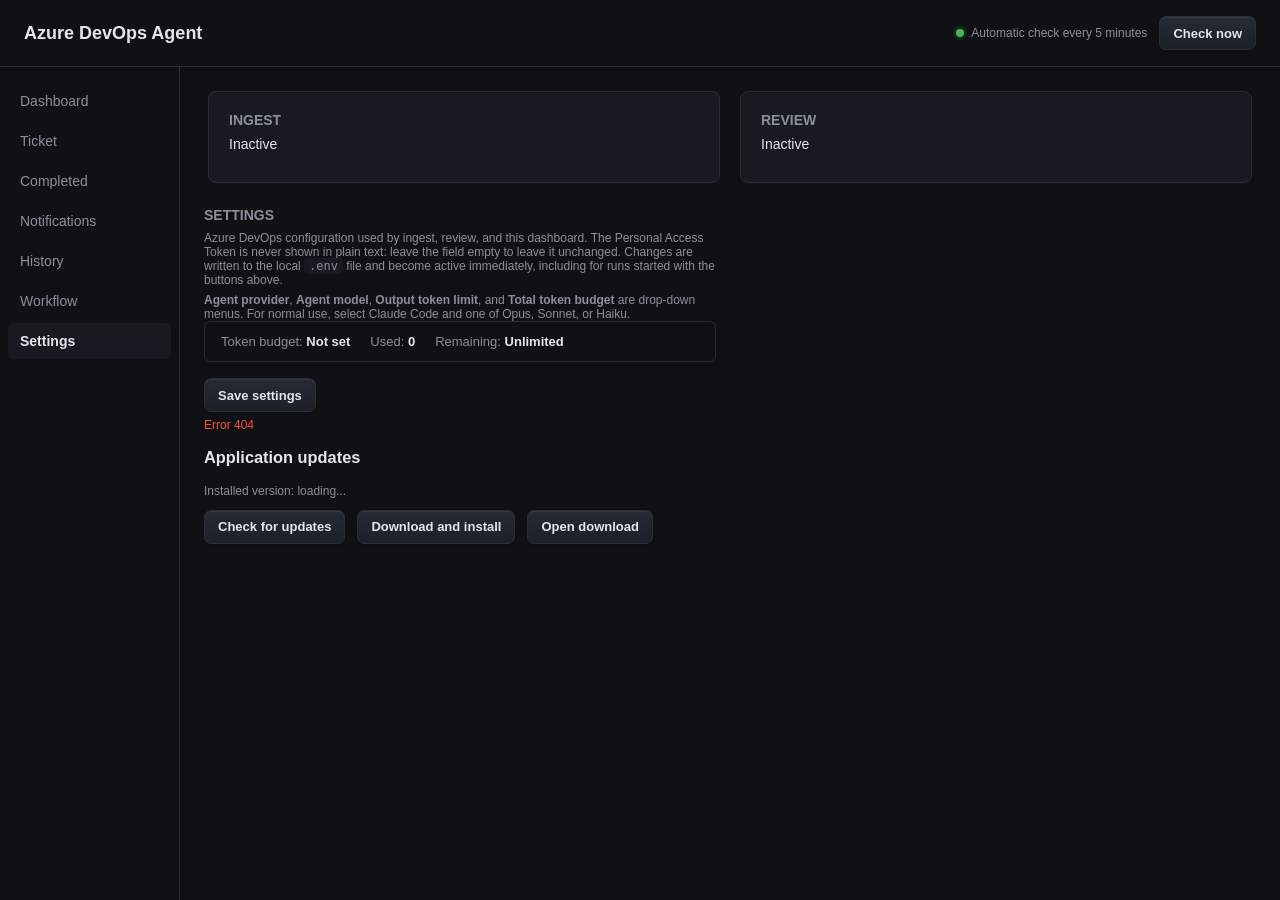
==== commit 15843d3f: "core: update method to update application" ====
--- a/static/index.html
+++ b/static/index.html
@@ -1,5 +1,5 @@
 <!DOCTYPE html>
-<html lang="it">
+<html lang="en">
 <head>
 <meta charset="UTF-8" />
 <title>Azure DevOps Agent — Dashboard</title>
@@ -8,7 +8,7 @@
 <body>
 <div id="request-loader" class="request-loader" role="status" aria-live="polite" aria-busy="true" hidden>
   <span class="request-loader-spinner" aria-hidden="true"></span>
-  <span id="request-loader-label">Caricamento...</span>
+  <span id="request-loader-label">Loading...</span>
 </div>
 <div id="action-feedback" class="action-feedback" role="status" aria-live="polite" hidden></div>
 <dialog id="app-dialog" class="app-dialog" aria-labelledby="app-dialog-title" aria-describedby="app-dialog-message">
@@ -16,20 +16,20 @@
     <h2 id="app-dialog-title"></h2>
     <p id="app-dialog-message"></p>
     <div class="app-dialog-actions">
-      <button id="app-dialog-cancel" type="button">Annulla</button>
-      <button id="app-dialog-confirm" class="run-btn" value="confirm">Conferma</button>
+      <button id="app-dialog-cancel" type="button">Cancel</button>
+      <button id="app-dialog-confirm" class="run-btn" value="confirm">Confirm</button>
     </div>
   </form>
 </dialog>
 <dialog id="onboarding-dialog" class="app-dialog" aria-labelledby="onboarding-title" aria-describedby="onboarding-message">
   <form id="onboarding-form" class="app-dialog-content">
-    <h2 id="onboarding-title">Configura la dashboard</h2>
+    <h2 id="onboarding-title">Set up the dashboard</h2>
     <p id="onboarding-message"></p>
     <label id="onboarding-label" for="onboarding-input"></label>
     <input id="onboarding-input" autocomplete="off" />
     <p id="onboarding-hint" class="hint"></p>
     <div class="app-dialog-actions">
-      <button id="onboarding-submit" class="run-btn" type="submit">Continua</button>
+      <button id="onboarding-submit" class="run-btn" type="submit">Continue</button>
     </div>
   </form>
 </dialog>
@@ -38,9 +38,9 @@
   <div class="controls">
     <div id="automatic-ingest-status" class="automatic-ingest-status" aria-live="polite">
       <span class="automation-indicator" aria-hidden="true"></span>
-      <span id="automatic-ingest-label">Controllo automatico ogni 5 minuti</span>
+      <span id="automatic-ingest-label">Automatic check every 5 minutes</span>
     </div>
-    <button id="btn-ingest" class="run-btn">Controlla ora</button>
+    <button id="btn-ingest" class="run-btn">Check now</button>
   </div>
 </header>
 
@@ -50,10 +50,10 @@
       <button class="nav-btn" data-view="dashboard">Dashboard</button>
       <button class="nav-btn" data-view="tickets">Ticket</button>
       <button class="nav-btn" data-view="completed">Completed</button>
-      <button class="nav-btn" data-view="notifications">Notifiche <span id="notification-badge" hidden>0</span></button>
-      <button class="nav-btn" data-view="history">Storico</button>
+      <button class="nav-btn" data-view="notifications">Notifications <span id="notification-badge" hidden>0</span></button>
+      <button class="nav-btn" data-view="history">History</button>
       <button class="nav-btn" data-view="workflow">Workflow</button>
-      <button class="nav-btn" data-view="settings">Impostazioni</button>
+      <button class="nav-btn" data-view="settings">Settings</button>
     </nav>
   </aside>
 
@@ -61,18 +61,18 @@
     <section id="status-panel">
       <div class="status-card" id="status-ingest">
         <h2>Ingest</h2>
-        <p class="status-line">Inattivo</p>
+        <p class="status-line">Inactive</p>
         <div class="status-actions">
-          <button class="stop-btn" data-script="ingest" hidden>Ferma</button>
-          <button class="block-btn" hidden>Blocca ticket</button>
+          <button class="stop-btn" data-script="ingest" hidden>Stop</button>
+          <button class="block-btn" hidden>Block ticket</button>
         </div>
       </div>
       <div class="status-card" id="status-review">
         <h2>Review</h2>
-        <p class="status-line">Inattivo</p>
+        <p class="status-line">Inactive</p>
         <div class="status-actions">
-          <button class="stop-btn" data-script="review" hidden>Ferma</button>
-          <button class="block-btn" hidden>Blocca ticket</button>
+          <button class="stop-btn" data-script="review" hidden>Stop</button>
+          <button class="block-btn" hidden>Block ticket</button>
         </div>
       </div>
     </section>
@@ -80,13 +80,13 @@
     <section id="view-tickets">
       <div class="ticket-section-header">
         <h2>Ticket</h2>
-        <div class="ticket-tabs" role="tablist" aria-label="Filtri ticket">
-          <button class="ticket-tab active" data-ticket-tab="active" role="tab" aria-selected="true">Attivi</button>
+        <div class="ticket-tabs" role="tablist" aria-label="Ticket filters">
+          <button class="ticket-tab active" data-ticket-tab="active" role="tab" aria-selected="true">Active</button>
           <button class="ticket-tab" data-ticket-tab="attention" role="tab" aria-selected="false">
-            Da fare <span id="ticket-warning-badge" class="ticket-tab-badge warning" hidden></span>
+            Needs attention <span id="ticket-warning-badge" class="ticket-tab-badge warning" hidden></span>
           </button>
           <button class="ticket-tab" data-ticket-tab="issues" role="tab" aria-selected="false">
-            Problemi <span id="ticket-error-badge" class="ticket-tab-badge error" hidden></span>
+            Issues <span id="ticket-error-badge" class="ticket-tab-badge error" hidden></span>
           </button>
         </div>
       </div>
@@ -100,17 +100,17 @@
 
     <section id="view-history">
       <div class="history-header">
-        <h2>Storico</h2>
-        <input id="filter-ticket" type="number" placeholder="Filtra per ticket #" />
+        <h2>History</h2>
+        <input id="filter-ticket" type="number" placeholder="Filter by ticket #" />
       </div>
       <table id="history-table">
         <thead>
           <tr>
-            <th>Ora</th>
+            <th>Time</th>
             <th>Ticket</th>
             <th>Branch</th>
-            <th>Azione</th>
-            <th>Messaggio</th>
+            <th>Action</th>
+            <th>Message</th>
           </tr>
         </thead>
         <tbody id="history-body"></tbody>
@@ -120,69 +120,69 @@
     <section id="view-workflow">
       <div class="workflow-header">
         <div>
-          <h2>Workflow operativo</h2>
-          <p id="workflow-summary" class="hint">Caricamento workflow...</p>
-        </div>
-      </div>
-      <div class="workflow-diagram" aria-label="Flusso operativo ticket">
+          <h2>Operational workflow</h2>
+          <p id="workflow-summary" class="hint">Loading workflow...</p>
+        </div>
+      </div>
+      <div class="workflow-diagram" aria-label="Ticket workflow">
         <article class="workflow-step source">
           <span class="workflow-kind">Azure Boards</span>
-          <strong>Ticket assegnato</strong>
-          <p>Legge PBI, descrizione, criteri e stato.</p>
+          <strong>Assigned ticket</strong>
+          <p>Reads the PBI, description, criteria, and status.</p>
         </article>
         <span class="workflow-arrow">→</span>
         <article class="workflow-step agent" id="workflow-copilot-step">
-          <span class="workflow-kind">Agente</span>
+          <span class="workflow-kind">Agent</span>
           <strong>Copilot</strong>
-          <p>Analisi, piano e attività adatte al primo tentativo.</p>
+          <p>Analysis, planning, and tasks suitable for a first attempt.</p>
         </article>
         <span class="workflow-arrow">→</span>
         <article class="workflow-step fallback" id="workflow-claude-step">
           <span class="workflow-kind">Fallback</span>
           <strong>Claude</strong>
-          <p>Subentra per complessità, blocchi o verifiche fallite.</p>
+          <p>Takes over for complexity, blockers, or failed checks.</p>
         </article>
         <span class="workflow-arrow">→</span>
         <article class="workflow-step validation">
-          <span class="workflow-kind">Controllo</span>
-          <strong>Verifiche</strong>
+          <span class="workflow-kind">Check</span>
+          <strong>Checks</strong>
           <p>Lint, test e code review prima della PR.</p>
         </article>
         <span class="workflow-arrow">→</span>
         <article class="workflow-step azure" id="workflow-pr-step">
           <span class="workflow-kind">Azure DevOps</span>
-          <strong>Tag, note e PR</strong>
-          <p>Aggiorna Boards e crea/gestisce la pull request.</p>
+          <strong>Tags, notes, and PRs</strong>
+          <p>Updates Boards and creates/manages the pull request.</p>
         </article>
       </div>
       <section class="workflow-settings stage-box">
-        <h3>Decisioni attive</h3>
+        <h3>Active decisions</h3>
         <div class="workflow-controls">
-          <label>Routing agenti
+          <label>Agent routing
             <select id="workflow-routing">
-              <option value="copilot_then_claude">Copilot prima, Claude fallback</option>
-              <option value="claude_only">Solo Claude</option>
-              <option value="copilot_only">Solo Copilot</option>
+              <option value="copilot_then_claude">Copilot first, Claude fallback</option>
+              <option value="claude_only">Claude only</option>
+              <option value="copilot_only">Copilot only</option>
             </select>
           </label>
-          <label>Comunicazione Azure DevOps
+          <label>Azure DevOps communication
             <select id="workflow-azure">
-              <option value="approval_required">Tag/note automatici, PR con approvazione</option>
-              <option value="automatic_pr">PR automatica dopo verifiche</option>
-              <option value="manual_only">Solo lettura: comunicazioni manuali</option>
+              <option value="approval_required">Automatic tags/notes, PR requires approval</option>
+              <option value="automatic_pr">Automatic PR after checks</option>
+              <option value="manual_only">Read-only: manual communication</option>
             </select>
           </label>
-          <button id="workflow-save-btn" class="run-btn">Salva workflow</button>
+          <button id="workflow-save-btn" class="run-btn">Save workflow</button>
         </div>
         <p id="workflow-settings-hint" class="hint"></p>
       </section>
       <section class="workflow-chat stage-box">
-        <h3>Chat di configurazione</h3>
-        <p class="hint">Puoi modificare il flusso con frasi come: “Copilot prima, Claude come fallback” o “richiedi approvazione prima della PR”.</p>
+        <h3>Configuration chat</h3>
+        <p class="hint">You can change the flow with phrases such as: “Copilot first, Claude as fallback” or “require approval before the PR”.</p>
         <div id="workflow-chat-messages" class="workflow-chat-messages" aria-live="polite"></div>
-        <textarea id="workflow-chat-input" rows="3" placeholder="Descrivi come vuoi cambiare il workflow..."></textarea>
+        <textarea id="workflow-chat-input" rows="3" placeholder="Describe how you want to change the workflow..."></textarea>
         <div class="detail-actions">
-          <button id="workflow-chat-send-btn" class="run-btn">Aggiorna tramite chat</button>
+          <button id="workflow-chat-send-btn" class="run-btn">Update through chat</button>
         </div>
         <p id="workflow-chat-hint" class="hint"></p>
       </section>
@@ -192,57 +192,57 @@
       <div class="dashboard-header">
         <div>
           <h2>Dashboard</h2>
-          <p class="hint">Metriche calcolate sui PBI completati nel periodo selezionato.</p>
+          <p class="hint">Metrics calculated for PBIs completed in the selected period.</p>
         </div>
         <div class="dashboard-filters">
           <label>
-            Dal
+            From
             <input id="dashboard-from" type="date" />
           </label>
           <label>
-            Al
+            To
             <input id="dashboard-to" type="date" />
           </label>
           <label>
-            Completamento
+            Completion
             <select id="dashboard-completion-action">
-              <option value="all">Tutti</option>
-              <option value="pr_completed">PR completata</option>
-              <option value="closed">Chiuso manualmente</option>
-              <option value="external_completed">Completato su Azure Boards</option>
+              <option value="all">All</option>
+              <option value="pr_completed">PR completed</option>
+              <option value="closed">Closed manually</option>
+              <option value="external_completed">Completed in Azure Boards</option>
             </select>
           </label>
           <label>
-            Tipo
+            Type
             <select id="dashboard-work-item-type">
-              <option value="all">Tutti</option>
+              <option value="all">All</option>
               <option value="Product Backlog Item">PBI</option>
               <option value="Bug">Bug</option>
             </select>
           </label>
           <label>
-            Cerca
-            <input id="dashboard-search" type="search" placeholder="ID o titolo" />
-          </label>
-          <button id="dashboard-apply-btn" class="run-btn">Aggiorna</button>
+            Search
+            <input id="dashboard-search" type="search" placeholder="ID or title" />
+          </label>
+          <button id="dashboard-apply-btn" class="run-btn">Refresh</button>
         </div>
       </div>
       <p id="dashboard-hint" class="hint"></p>
       <section class="attention-panel">
-        <h3>Richiede la tua attenzione</h3>
+        <h3>Requires your attention</h3>
         <div id="attention-list" class="attention-list"></div>
       </section>
       <div class="dashboard-metrics">
         <article class="metric-card">
-          <span>PBI completati</span>
+          <span>Completed PBIs</span>
           <strong id="dashboard-completed-count">0</strong>
         </article>
         <article class="metric-card">
-          <span>Story point macinati</span>
+          <span>Completed story points</span>
           <strong id="dashboard-story-points">0</strong>
         </article>
         <article class="metric-card">
-          <span>Token totali</span>
+          <span>Total tokens</span>
           <strong id="dashboard-tokens">0</strong>
         </article>
         <article class="metric-card">
@@ -254,11 +254,11 @@
         <thead>
           <tr>
             <th>PBI</th>
-            <th>Titolo</th>
-            <th>Story point</th>
+            <th>Title</th>
+            <th>Story points</th>
             <th>Token</th>
             <th>Costo</th>
-            <th>Completato il</th>
+            <th>Completed on</th>
           </tr>
         </thead>
         <tbody id="dashboard-body"></tbody>
@@ -268,58 +268,59 @@
     <section id="view-notifications">
       <div class="history-header">
         <div>
-          <h2>Notifiche</h2>
-          <p class="hint">Eventi che richiedono attenzione o confermano un passaggio del flusso.</p>
-        </div>
-        <button id="notifications-refresh-btn">Aggiorna</button>
+          <h2>Notifications</h2>
+          <p class="hint">Events that require attention or confirm a workflow step.</p>
+        </div>
+        <button id="notifications-refresh-btn">Refresh</button>
       </div>
       <div id="notifications-list" class="notifications-list"></div>
     </section>
 
     <section id="view-settings">
-      <h2>Impostazioni</h2>
+      <h2>Settings</h2>
       <p class="hint">
-        Configurazione di Azure DevOps usata da ingest, review e da questa dashboard.
-        Il Personal Access Token non viene mai mostrato in chiaro: lascia il campo vuoto
-        per non modificarlo. Le modifiche vengono scritte nel file <code>.env</code> locale
-        e diventano subito attive, anche per i run avviati dai bottoni sopra.
+        Azure DevOps configuration used by ingest, review, and this dashboard.
+        The Personal Access Token is never shown in plain text: leave the field empty
+        to leave it unchanged. Changes are written to the local <code>.env</code> file
+        and become active immediately, including for runs started with the buttons above.
       </p>
       <p class="hint">
-        Le voci <strong>Provider agente</strong>, <strong>Modello agente</strong>,
-        <strong>Limite token output</strong> e <strong>Budget token totale</strong>
-        sono menu a tendina. Per l'uso normale seleziona Claude Code e uno tra
-        Opus, Sonnet o Haiku.
+        <strong>Agent provider</strong>, <strong>Agent model</strong>,
+        <strong>Output token limit</strong>, and <strong>Total token budget</strong>
+        are drop-down menus. For normal use, select Claude Code and one of
+        Opus, Sonnet, or Haiku.
       </p>
       <div id="settings-token-budget" class="usage-box" hidden>
-        <span>Budget token: <strong id="settings-token-budget-limit">Non impostato</strong></span>
-        <span>Utilizzati: <strong id="settings-token-budget-used">0</strong></span>
-        <span>Rimanenti: <strong id="settings-token-budget-remaining">Illimitati</strong></span>
+        <span>Token budget: <strong id="settings-token-budget-limit">Not set</strong></span>
+        <span>Used: <strong id="settings-token-budget-used">0</strong></span>
+        <span>Remaining: <strong id="settings-token-budget-remaining">Unlimited</strong></span>
       </div>
       <p id="settings-token-budget-hint" class="hint"></p>
       <form id="settings-form"></form>
       <div class="detail-actions">
-        <button id="settings-save-btn" class="run-btn" type="submit" form="settings-form">Salva impostazioni</button>
+        <button id="settings-save-btn" class="run-btn" type="submit" form="settings-form">Save settings</button>
       </div>
       <p id="settings-hint" class="hint"></p>
       <section class="stage-box app-update-box">
-        <h3>Aggiornamenti applicazione</h3>
-        <p id="app-version-hint" class="hint">Versione installata: caricamento...</p>
+        <h3>Application updates</h3>
+        <p id="app-version-hint" class="hint">Installed version: loading...</p>
         <div class="detail-actions">
-          <button id="check-app-update-btn" type="button">Controlla aggiornamenti</button>
-          <button id="open-app-release-btn" class="run-btn" type="button" hidden>Apri download</button>
+          <button id="check-app-update-btn" type="button">Check for updates</button>
+          <button id="install-app-update-btn" class="run-btn" type="button" hidden>Download and install</button>
+          <button id="open-app-release-btn" class="run-btn" type="button" hidden>Open download</button>
         </div>
       </section>
     </section>
 
     <section id="ticket-detail-panel" hidden>
-      <button id="btn-back-to-list" class="back-btn">← Torna alla lista</button>
-      <button id="btn-close-ticket" class="back-btn">Chiudi ticket</button>
-      <button id="btn-delete-ticket" class="delete-ticket-btn">Elimina ticket</button>
+      <button id="btn-back-to-list" class="back-btn">← Back to list</button>
+      <button id="btn-close-ticket" class="back-btn">Close ticket</button>
+      <button id="btn-delete-ticket" class="delete-ticket-btn">Delete ticket</button>
       <h2 id="detail-heading"></h2>
-      <div class="detail-tabs" role="tablist" aria-label="Sezioni del ticket">
-        <button class="detail-tab active" data-detail-tab="details" role="tab" aria-selected="true">Dettagli</button>
+      <div class="detail-tabs" role="tablist" aria-label="Ticket sections">
+        <button class="detail-tab active" data-detail-tab="details" role="tab" aria-selected="true">Details</button>
         <button class="detail-tab" data-detail-tab="workflow" role="tab" aria-selected="false">
-          Lavorazione <span id="detail-workflow-warning" class="detail-tab-badge warning" hidden></span>
+          Work in progress <span id="detail-workflow-warning" class="detail-tab-badge warning" hidden></span>
           <span id="detail-workflow-error" class="detail-tab-badge error" hidden></span>
         </button>
         <button class="detail-tab" data-detail-tab="chat" role="tab" aria-selected="false">Chat</button>
@@ -328,8 +329,8 @@
 
       <div class="detail-columns">
         <div class="detail-left" id="detail-workitem">
-          <h3>Cosa deve essere fatto</h3>
-          <p id="detail-workitem-loading" class="hint">Caricamento...</p>
+          <h3>What needs to be done</h3>
+          <p id="detail-workitem-loading" class="hint">Loading...</p>
           <div id="detail-title"></div>
           <p id="detail-story-points" class="hint"></p>
           <div id="detail-description"></div>
@@ -342,52 +343,52 @@
 
           <div id="usage-box" class="usage-box">
             <span>Costo: <strong id="usage-cost">$0.00</strong></span>
-            <span>Token totali: <strong id="usage-tokens">0</strong></span>
+            <span>Total tokens: <strong id="usage-tokens">0</strong></span>
           </div>
 
           <div id="plan-box" class="stage-box" hidden>
-            <h3>Piano implementativo</h3>
+            <h3>Implementation plan</h3>
             <textarea id="plan-input" rows="10"></textarea>
             <div class="detail-actions">
-              <button id="plan-save-btn">Salva modifiche</button>
-              <button id="plan-approve-btn" class="run-btn">Approva e implementa</button>
+              <button id="plan-save-btn">Save changes</button>
+              <button id="plan-approve-btn" class="run-btn">Approve and implement</button>
             </div>
             <p id="plan-hint" class="hint"></p>
           </div>
 
           <div id="verify-box" class="stage-box" hidden>
-            <h3>Riassunto tecnico</h3>
+            <h3>Technical summary</h3>
             <div id="verify-summary" class="detail"></div>
             <div class="detail-actions">
-              <button id="quality-check-btn">Esegui verifiche</button>
-              <button id="review-code-btn">Avvia review</button>
-              <button id="create-pr-btn" class="run-btn" disabled>Crea PR</button>
-              <button id="create-pr-autocomplete-btn" class="run-btn" disabled>Crea PR con autocomplete</button>
+              <button id="quality-check-btn">Run checks</button>
+              <button id="review-code-btn">Start review</button>
+              <button id="create-pr-btn" class="run-btn" disabled>Create PR</button>
+              <button id="create-pr-autocomplete-btn" class="run-btn" disabled>Create PR with autocomplete</button>
             </div>
             <div id="quality-report" class="detail"></div>
             <div id="review-report" class="detail"></div>
-            <textarea id="fix-input" rows="4" placeholder="Descrivi cosa correggere..."></textarea>
-            <button id="fix-send-btn">Richiedi correzione</button>
+            <textarea id="fix-input" rows="4" placeholder="Describe what to fix..."></textarea>
+            <button id="fix-send-btn">Request fix</button>
             <p id="fix-hint" class="hint"></p>
           </div>
 
           <div id="pr-review-box" class="stage-box" hidden>
             <h3>Review PR</h3>
-            <p class="hint">I commenti della PR vengono caricati automaticamente. Avvia una code review quando vuoi aggiungere nuovi feedback.</p>
+            <p class="hint">PR comments are loaded automatically. Start a code review when you want to add new feedback.</p>
             <div class="detail-actions">
               <button id="check-pr-btn" class="run-btn">Start code review</button>
-              <button id="read-comments-btn">Aggiorna commenti</button>
+              <button id="read-comments-btn">Refresh comments</button>
             </div>
             <p id="pr-review-hint" class="hint"></p>
             <div id="check-pr-result" class="detail"></div>
             <div id="pr-comments-list"></div>
             <div id="pr-comment-batch-box" hidden>
-              <h4>Correzione selezionata</h4>
-              <p class="hint">Seleziona i commenti, genera il piano e approva separatamente le modifiche e il commit.</p>
+              <h4>Selected fixes</h4>
+              <p class="hint">Select comments, generate the plan, and separately approve the changes and commit.</p>
               <div class="detail-actions">
-                <button id="pr-comments-plan-btn">Crea piano selezionati</button>
-                <button id="pr-comments-apply-btn" hidden>Approva piano e applica modifiche</button>
-                <button id="pr-comments-commit-btn" class="run-btn" hidden>Approva commit e push</button>
+                <button id="pr-comments-plan-btn">Create plan for selected comments</button>
+                <button id="pr-comments-apply-btn" hidden>Approve plan and apply changes</button>
+                <button id="pr-comments-commit-btn" class="run-btn" hidden>Approve commit and push</button>
               </div>
               <div id="pr-comment-batch-plan" class="detail"></div>
               <p id="pr-comment-batch-hint" class="hint"></p>
@@ -395,33 +396,33 @@
           </div>
 
           <div id="completed-box" class="stage-box" hidden>
-            <h3>Ticket completato</h3>
+            <h3>Completed ticket</h3>
             <p id="completed-reason" class="detail"></p>
-            <button id="reopen-btn">Riapri</button>
+            <button id="reopen-btn">Reopen</button>
             <p id="reopen-hint" class="hint"></p>
           </div>
 
           <div id="correction-box" class="stage-box" hidden>
-            <h3>Correzione live</h3>
-            <p class="hint">L'agente sta lavorando adesso: la correzione interrompe il turno in corso.</p>
-            <textarea id="correction-input" rows="4" placeholder="Scrivi una correzione per l'agente..."></textarea>
-            <button id="correction-send-btn">Invia correzione</button>
+            <h3>Live correction</h3>
+            <p class="hint">The agent is working now: a correction interrupts the current turn.</p>
+            <textarea id="correction-input" rows="4" placeholder="Write a correction for the agent..."></textarea>
+            <button id="correction-send-btn">Send correction</button>
             <p id="correction-hint" class="hint"></p>
           </div>
 
           <div id="ticket-chat-box" class="stage-box">
-            <h3>Chat sul ticket</h3>
-            <p class="hint">Chiedi cosa fare dopo: l'agente prepara un piano, senza modificare o pubblicare codice.</p>
+            <h3>Ticket chat</h3>
+            <p class="hint">Ask what to do next: the agent prepares a plan without modifying or publishing code.</p>
             <div id="ticket-chat-messages" class="timeline-list"></div>
-            <textarea id="ticket-chat-input" rows="4" placeholder="Scrivi cosa deve ancora fare sul ticket..."></textarea>
+            <textarea id="ticket-chat-input" rows="4" placeholder="Write what still needs to be done for the ticket..."></textarea>
             <div class="detail-actions">
-              <button id="ticket-chat-send-btn" class="run-btn">Invia e prepara piano</button>
+              <button id="ticket-chat-send-btn" class="run-btn">Send and prepare plan</button>
             </div>
             <p id="ticket-chat-hint" class="hint"></p>
             <div class="detail-actions">
-              <button id="restart-ticket-btn" class="risk-btn">Riparti da zero</button>
-            </div>
-            <p class="hint">Cancella il branch locale del ticket e avvia una nuova pianificazione. Usalo se PR e branch sono stati eliminati.</p>
+              <button id="restart-ticket-btn" class="risk-btn">Start over</button>
+            </div>
+            <p class="hint">Deletes the ticket's local branch and starts new planning. Use it if the PR and branch have been deleted.</p>
           </div>
 
           <h3 id="detail-timeline-heading">Timeline</h3>
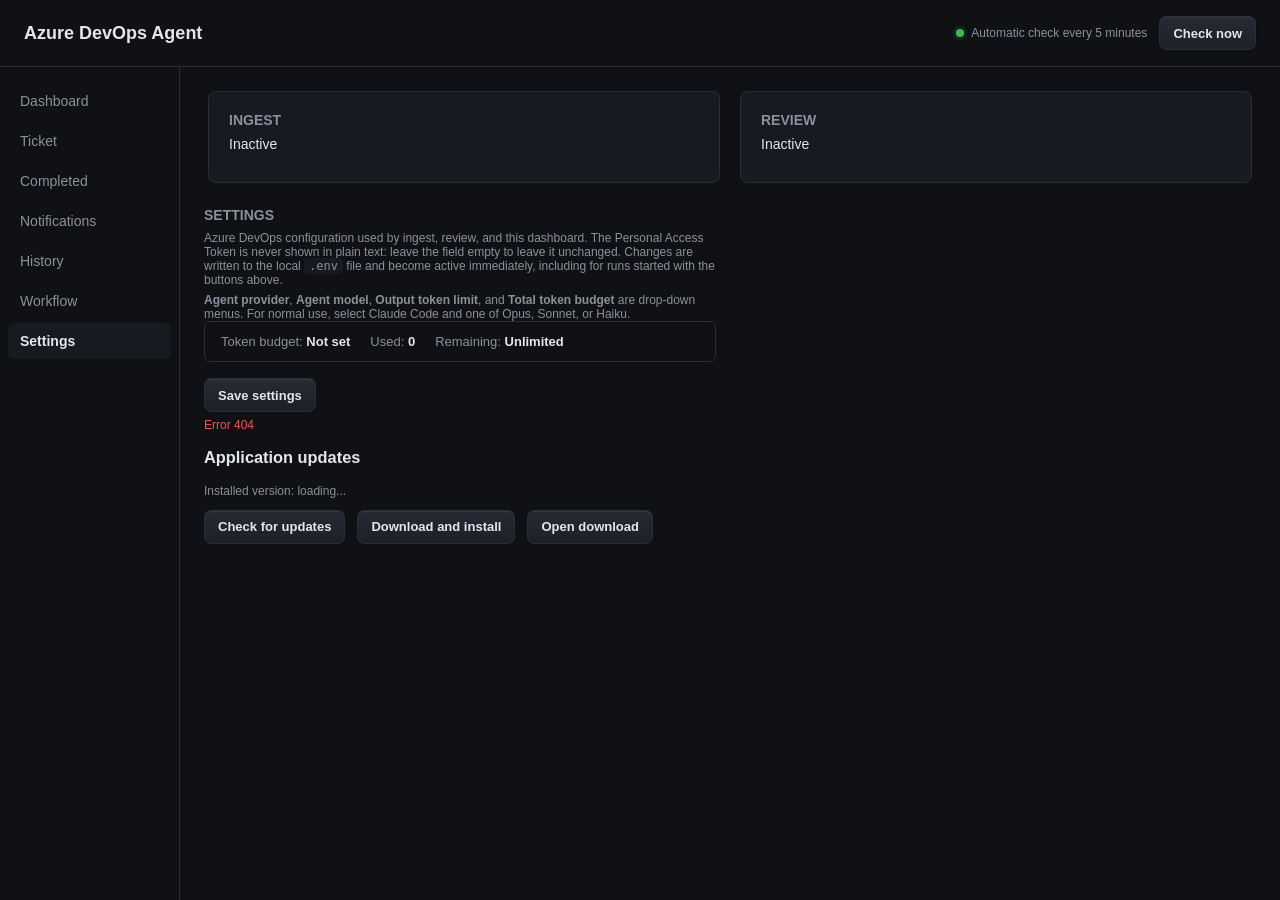
==== commit 263ccd0f: "Agent Host changes for agents/complex-workflow-implementation" ====
--- a/static/index.html
+++ b/static/index.html
@@ -3,7 +3,7 @@
 <head>
 <meta charset="UTF-8" />
 <title>Azure DevOps Agent — Dashboard</title>
-<link rel="stylesheet" href="/static/style.css?v=20260827-ticket-sync" />
+<link rel="stylesheet" href="/static/style.css?v=20260827-workflow-tool-layout" />
 </head>
 <body>
 <div id="request-loader" class="request-loader" role="status" aria-live="polite" aria-busy="true" hidden>
@@ -123,6 +123,25 @@
           <h2>Operational workflow</h2>
           <p id="workflow-summary" class="hint">Loading workflow...</p>
         </div>
+        <section class="workflow-route-map" aria-label="AI and deterministic workflow routes">
+          <div class="workflow-route">
+            <article><span>1</span><strong>Load PBI</strong><small>Azure SDK</small></article>
+            <div class="workflow-route-arrow deterministic">Only code · no AI · no tokens</div>
+            <article><span>2</span><strong>Build context</strong><small>Graphify</small></article>
+            <div class="workflow-route-arrow copilot-graphify">Copilot + Headroom + Graphify</div>
+            <article><span>3</span><strong>Plan</strong><small>Copilot</small></article>
+            <div class="workflow-route-arrow copilot">Approved plan · no new Graphify query</div>
+            <article><span>4</span><strong>Implement</strong><small>Claude</small></article>
+            <div class="workflow-route-arrow deterministic">Checks: only code · no AI · no tokens</div>
+            <article><span>5</span><strong>Validate &amp; PR</strong><small>Tools + Azure SDK</small></article>
+          </div>
+          <div class="workflow-route-legend">
+            <span class="deterministic">Gray: deterministic tools / Azure SDK</span>
+            <span class="copilot-graphify">Blue: Copilot + Headroom + Graphify</span>
+            <span class="copilot">Purple: saved context, no new Graphify</span>
+            <span class="claude">Violet: Claude code execution</span>
+          </div>
+        </section>
       </div>
       <div class="workflow-diagram" aria-label="Ticket workflow">
         <article class="workflow-step source">
@@ -155,6 +174,34 @@
           <p>Updates Boards and creates/manages the pull request.</p>
         </article>
       </div>
+      <section class="workflow-map-panel stage-box">
+        <div class="workflow-map-heading">
+          <div>
+            <h3>Complete action map</h3>
+            <p class="hint">Scroll to zoom, drag to pan, then select any action for its details and behavior feedback.</p>
+          </div>
+          <div class="workflow-map-controls">
+            <button id="workflow-map-zoom-out" type="button" aria-label="Zoom out">−</button>
+            <button id="workflow-map-reset" type="button">Reset</button>
+            <button id="workflow-map-zoom-in" type="button" aria-label="Zoom in">+</button>
+          </div>
+        </div>
+        <div id="workflow-map-viewport" class="workflow-map-viewport" tabindex="0" aria-label="Interactive application action map">
+          <div id="workflow-map-canvas" class="workflow-map-canvas"></div>
+        </div>
+        <div id="workflow-map-detail" class="workflow-map-detail" aria-live="polite">
+          <strong>Select an action on the map</strong>
+          <p>Its behavior and available feedback will appear here.</p>
+        </div>
+        <form id="workflow-feedback-form" class="workflow-feedback-form">
+          <label for="workflow-feedback-input">Feedback for the selected action</label>
+          <textarea id="workflow-feedback-input" rows="3" placeholder="Tell the agent how it should behave at this point..." disabled></textarea>
+          <div class="detail-actions">
+            <button id="workflow-feedback-send-btn" class="run-btn" type="submit" disabled>Save feedback</button>
+          </div>
+          <p id="workflow-feedback-hint" class="hint"></p>
+        </form>
+      </section>
       <section class="workflow-settings stage-box">
         <h3>Active decisions</h3>
         <div class="workflow-controls">
--- a/static/style.css
+++ b/static/style.css
@@ -1124,8 +1124,13 @@
 
 #view-workflow {
   padding: 0 24px 24px;
-  max-width: 1280px;
-}
+  width: 100%;
+  max-width: none;
+  min-height: 100%;
+  display: flex;
+  flex-direction: column;
+}
+#view-workflow[hidden] { display: none !important; }
 
 .workflow-header h2 {
   margin-bottom: 6px;
@@ -1172,6 +1177,99 @@
   font-size: 24px;
 }
 
+.workflow-map-panel {
+  flex: 1;
+  display: flex;
+  flex-direction: column;
+  min-height: 0;
+  margin-top: 18px;
+}
+.workflow-route-map {
+  margin: 0 0 18px; padding: 16px; border: 1px solid var(--border);
+  border-radius: 9px; background: var(--panel); overflow-x: auto;
+}
+.workflow-route { display: flex; align-items: center; min-width: 1190px; gap: 8px; }
+.workflow-route article {
+  width: 146px; min-height: 82px; box-sizing: border-box; padding: 11px;
+  border: 1px solid var(--border); border-radius: 7px; background: var(--bg);
+}
+.workflow-route article span { color: var(--accent); font-weight: 700; margin-right: 6px; }
+.workflow-route article strong, .workflow-route article small { display: block; }
+.workflow-route article small { margin-top: 5px; color: var(--muted); font-size: 11px; }
+.workflow-route-arrow {
+  position: relative; width: 146px; flex: 0 0 146px; padding: 7px 12px 18px;
+  box-sizing: border-box; color: #d5dbe5; font-size: 11px; line-height: 1.25; text-align: center;
+  border-top: 3px solid #718096;
+}
+.workflow-route-arrow::after {
+  content: "▶"; position: absolute; right: -4px; top: -11px; color: inherit; font-size: 18px;
+}
+.workflow-route-arrow.copilot-graphify { border-color: #49a6ff; color: #8bc8ff; }
+.workflow-route-arrow.copilot { border-color: #a371f7; color: #c7a9ff; }
+.workflow-route-arrow.claude { border-color: #c084fc; color: #e4c4ff; }
+.workflow-route-arrow.deterministic { border-color: #718096; color: #bbc4d0; }
+.workflow-route-legend { display: flex; gap: 13px; flex-wrap: wrap; margin-top: 14px; font-size: 11px; }
+.workflow-route-legend span::before {
+  content: ""; display: inline-block; width: 18px; margin-right: 5px; border-top: 3px solid currentColor; vertical-align: middle;
+}
+.workflow-route-legend .deterministic { color: #bbc4d0; }
+.workflow-route-legend .copilot-graphify { color: #8bc8ff; }
+.workflow-route-legend .copilot { color: #c7a9ff; }
+.workflow-route-legend .claude { color: #e4c4ff; }
+.workflow-map-heading { display: flex; align-items: flex-start; justify-content: space-between; gap: 16px; }
+.workflow-map-heading h3 { margin: 0 0 4px; }
+.workflow-map-controls { display: flex; gap: 6px; }
+.workflow-map-controls button {
+  min-width: 34px; min-height: 32px; border: 1px solid var(--border);
+  border-radius: 6px; color: var(--text); background: var(--panel); cursor: pointer;
+}
+.workflow-map-viewport {
+  flex: 1; min-height: 560px; height: calc(100vh - 390px); margin: 14px 0; overflow: hidden; cursor: grab;
+  border: 1px solid var(--border); border-radius: 8px;
+  background-color: #111820;
+  background-image: radial-gradient(#39485c 1px, transparent 1px);
+  background-size: 18px 18px;
+}
+.workflow-map-viewport:active { cursor: grabbing; }
+.workflow-map-canvas {
+  display: grid; grid-template-columns: repeat(7, 180px); grid-auto-rows: 108px;
+  gap: 25px 32px; width: max-content; min-width: 1535px; min-height: 720px;
+  padding: 30px; transform-origin: 0 0; transition: transform .12s ease-out;
+}
+.workflow-map-node {
+  position: relative; display: flex; flex-direction: column; align-items: flex-start;
+  justify-content: flex-start; text-align: left; padding: 14px; color: var(--text);
+  background: var(--panel); border: 1px solid #46566b; border-left: 4px solid var(--accent);
+  border-radius: 8px; cursor: pointer; box-shadow: 0 2px 8px rgba(0, 0, 0, .22);
+}
+.workflow-map-node::after {
+  content: ""; position: absolute; top: 50%; left: calc(100% + 1px); width: 51px;
+  border-top: 1px solid #526378; pointer-events: none;
+}
+.workflow-map-node:nth-child(7n)::after { display: none; }
+.workflow-map-node:hover, .workflow-map-node:focus-visible { border-color: #85a9ff; outline: none; }
+.workflow-map-node.selected { background: #22314a; border-color: #a8c1ff; box-shadow: 0 0 0 2px rgba(79, 140, 255, .35); }
+.workflow-map-node span { display: block; color: var(--accent); font-size: 9px; font-weight: 700; text-transform: uppercase; letter-spacing: .05em; }
+.workflow-map-node strong { display: block; margin-top: 6px; font-size: 13px; line-height: 1.2; }
+.workflow-map-node small {
+  display: block; width: 100%; margin-top: auto; padding-top: 7px;
+  border-top: 1px solid rgba(139, 144, 156, .28); color: #aeb9c9;
+  font-size: 10px; line-height: 1.2;
+}
+.workflow-map-detail {
+  min-height: 64px; padding: 12px; border: 1px solid var(--border); border-radius: 7px;
+  background: var(--bg);
+}
+.workflow-map-detail p { margin: 6px 0 0; color: var(--muted); font-size: 13px; }
+.workflow-feedback-form { margin-top: 14px; }
+.workflow-feedback-form label { display: block; margin-bottom: 6px; font-size: 13px; font-weight: 600; }
+.workflow-feedback-form textarea { width: 100%; box-sizing: border-box; resize: vertical; }
+
+@media (max-width: 700px) {
+  .workflow-map-heading { flex-direction: column; }
+  .workflow-map-viewport { height: 440px; }
+}
+
 .workflow-controls {
   display: grid;
   grid-template-columns: minmax(220px, 1fr) minmax(260px, 1.4fr) auto;
